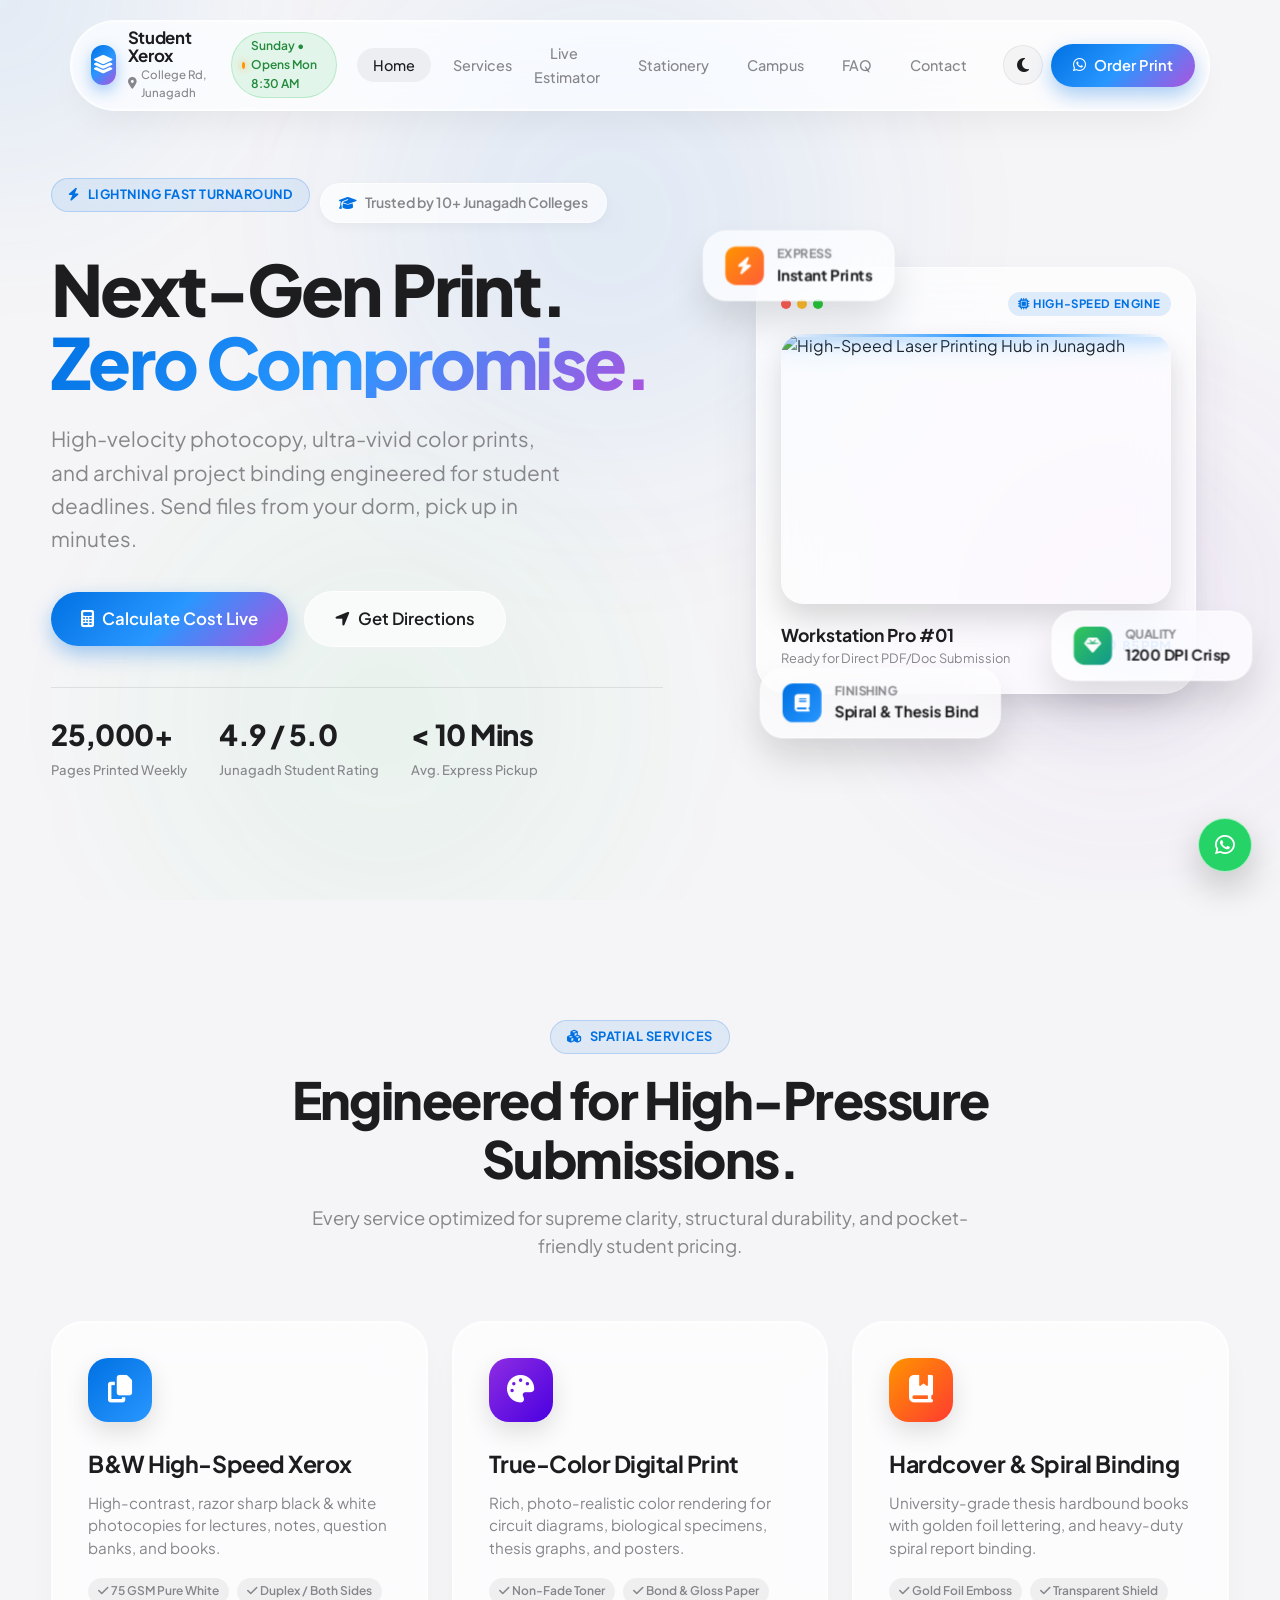
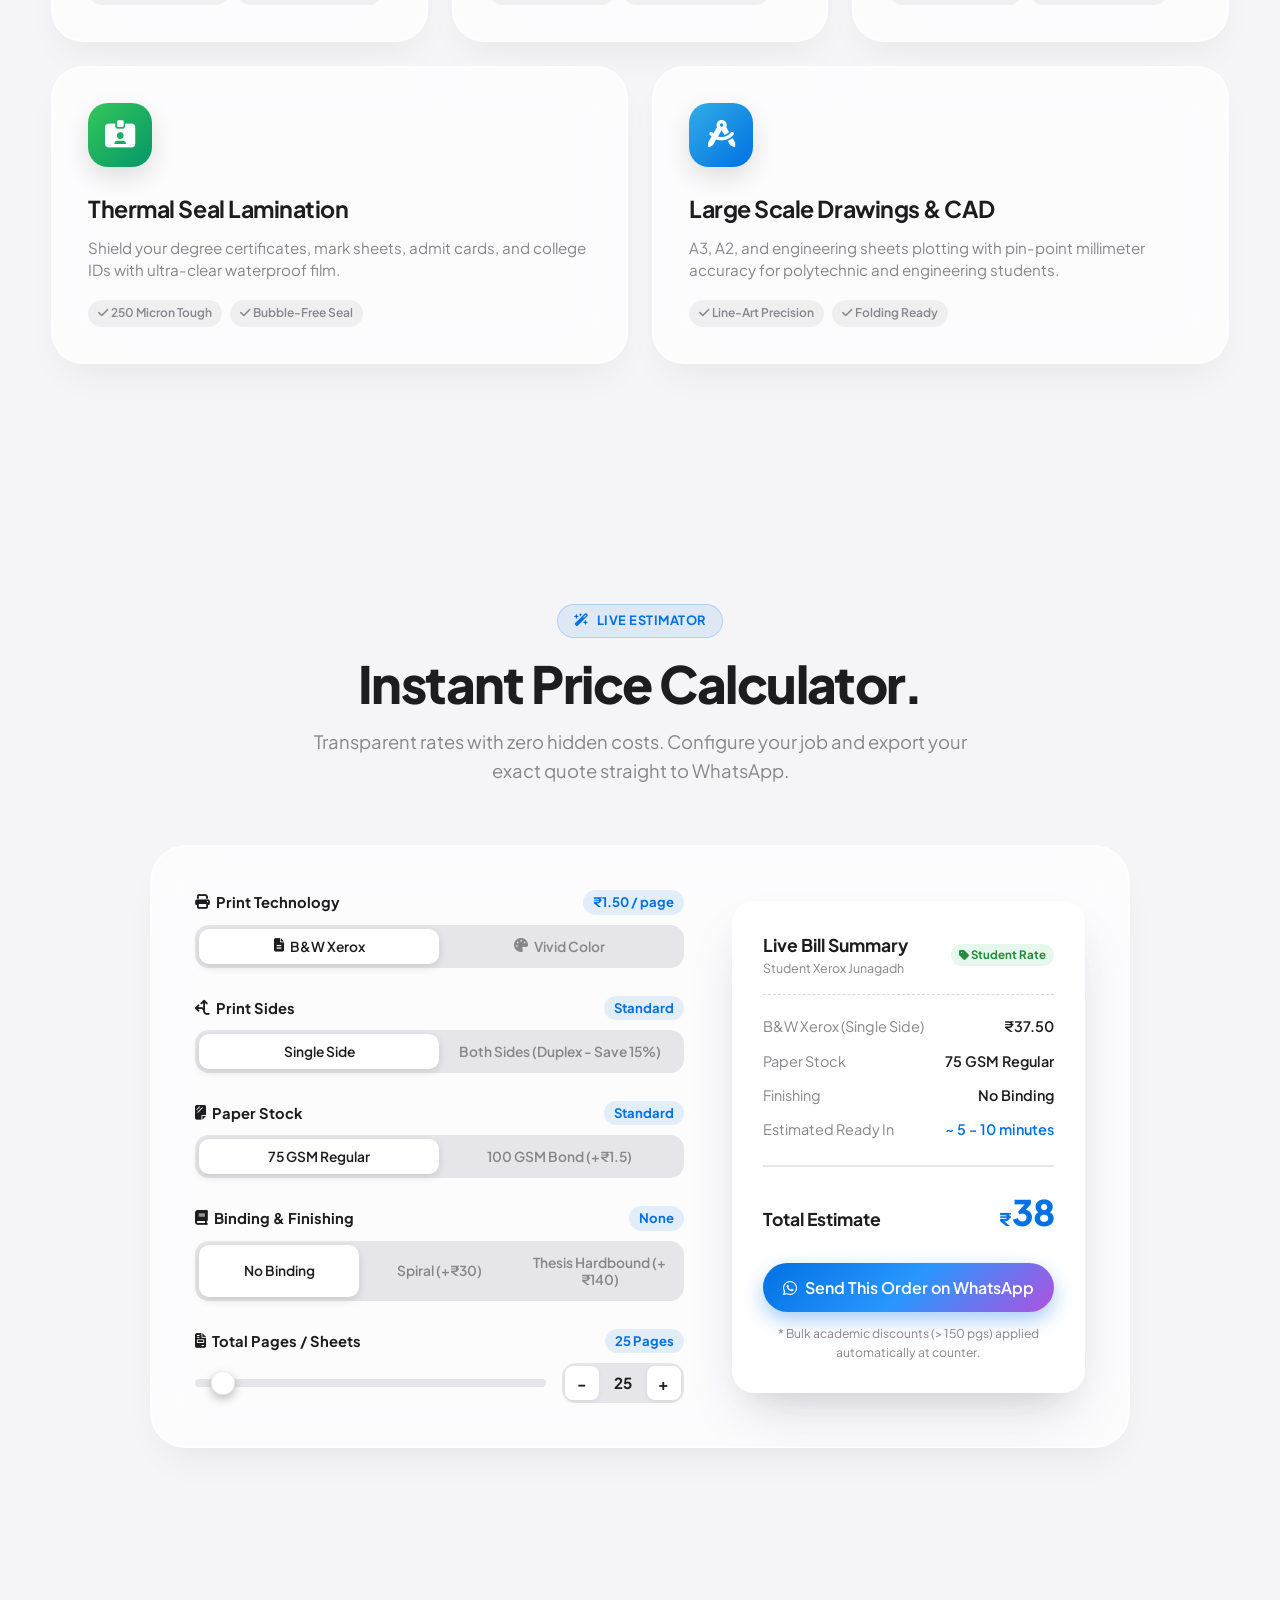
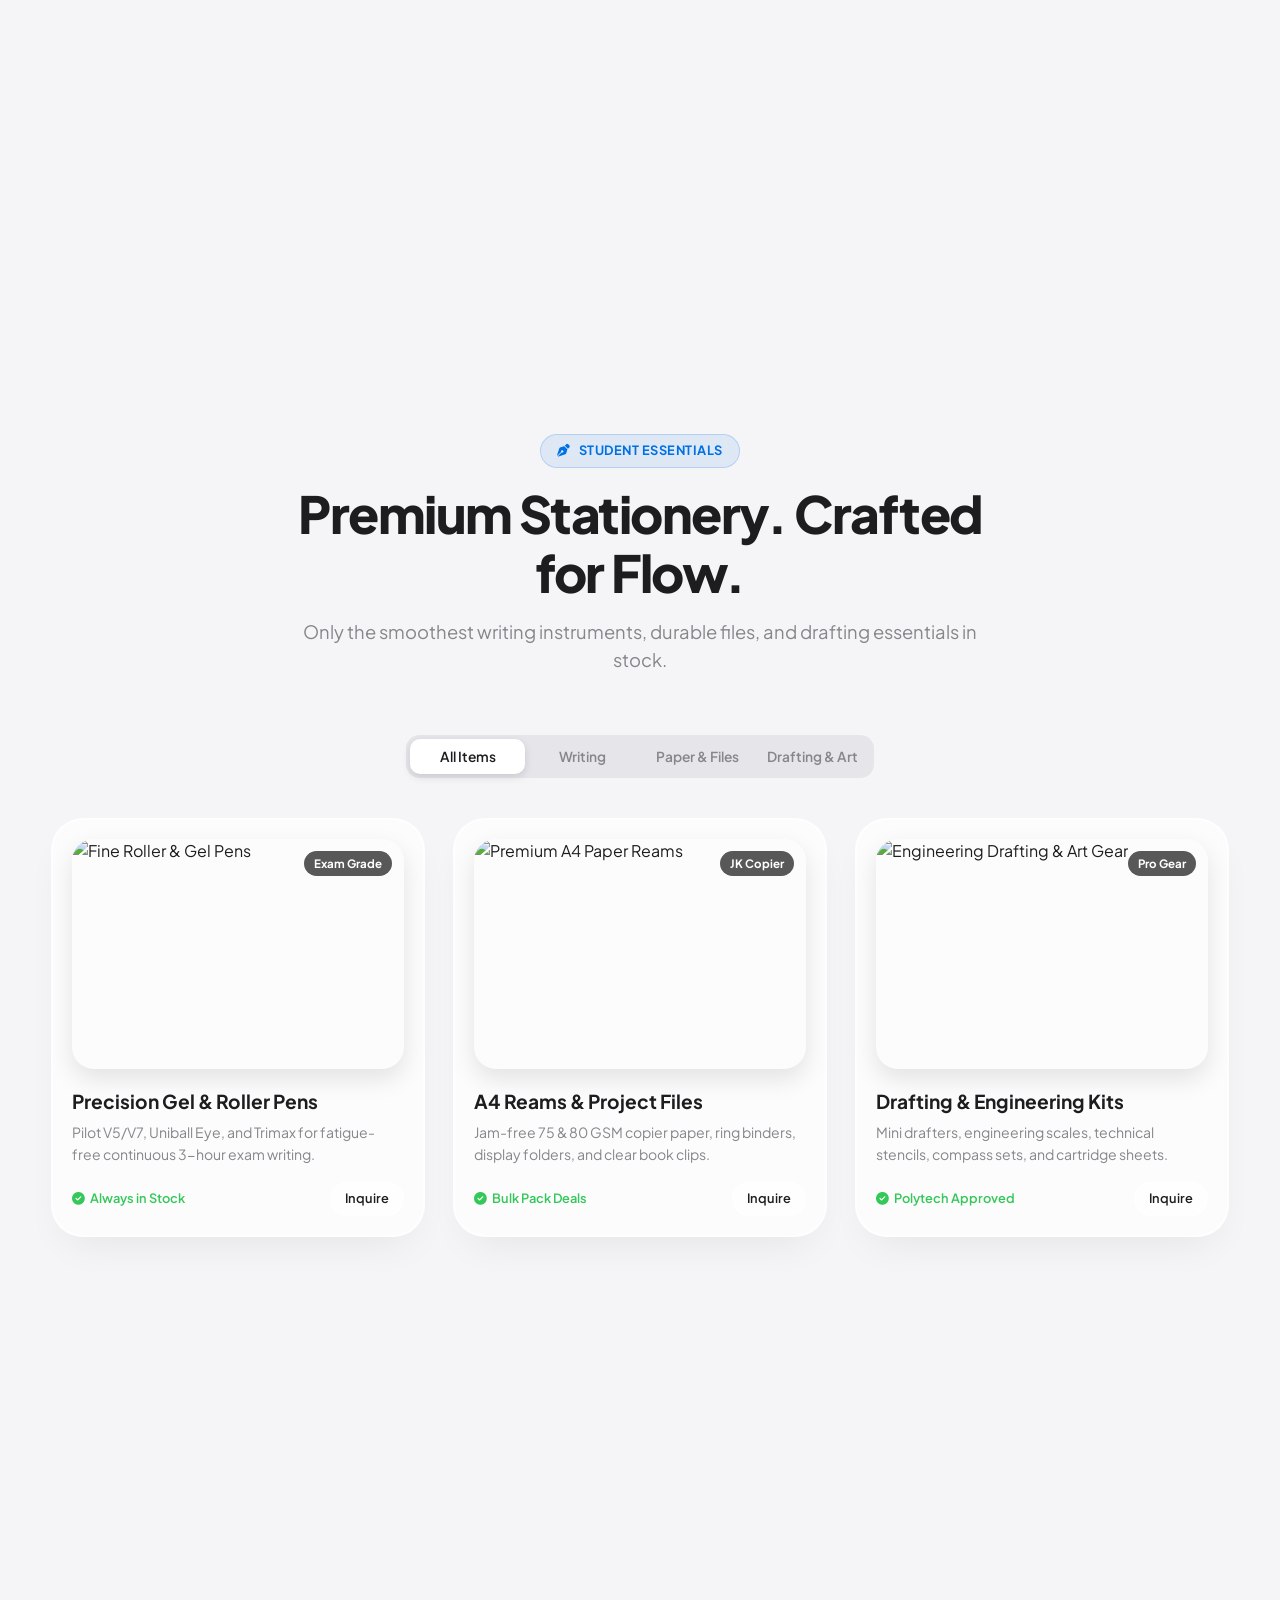
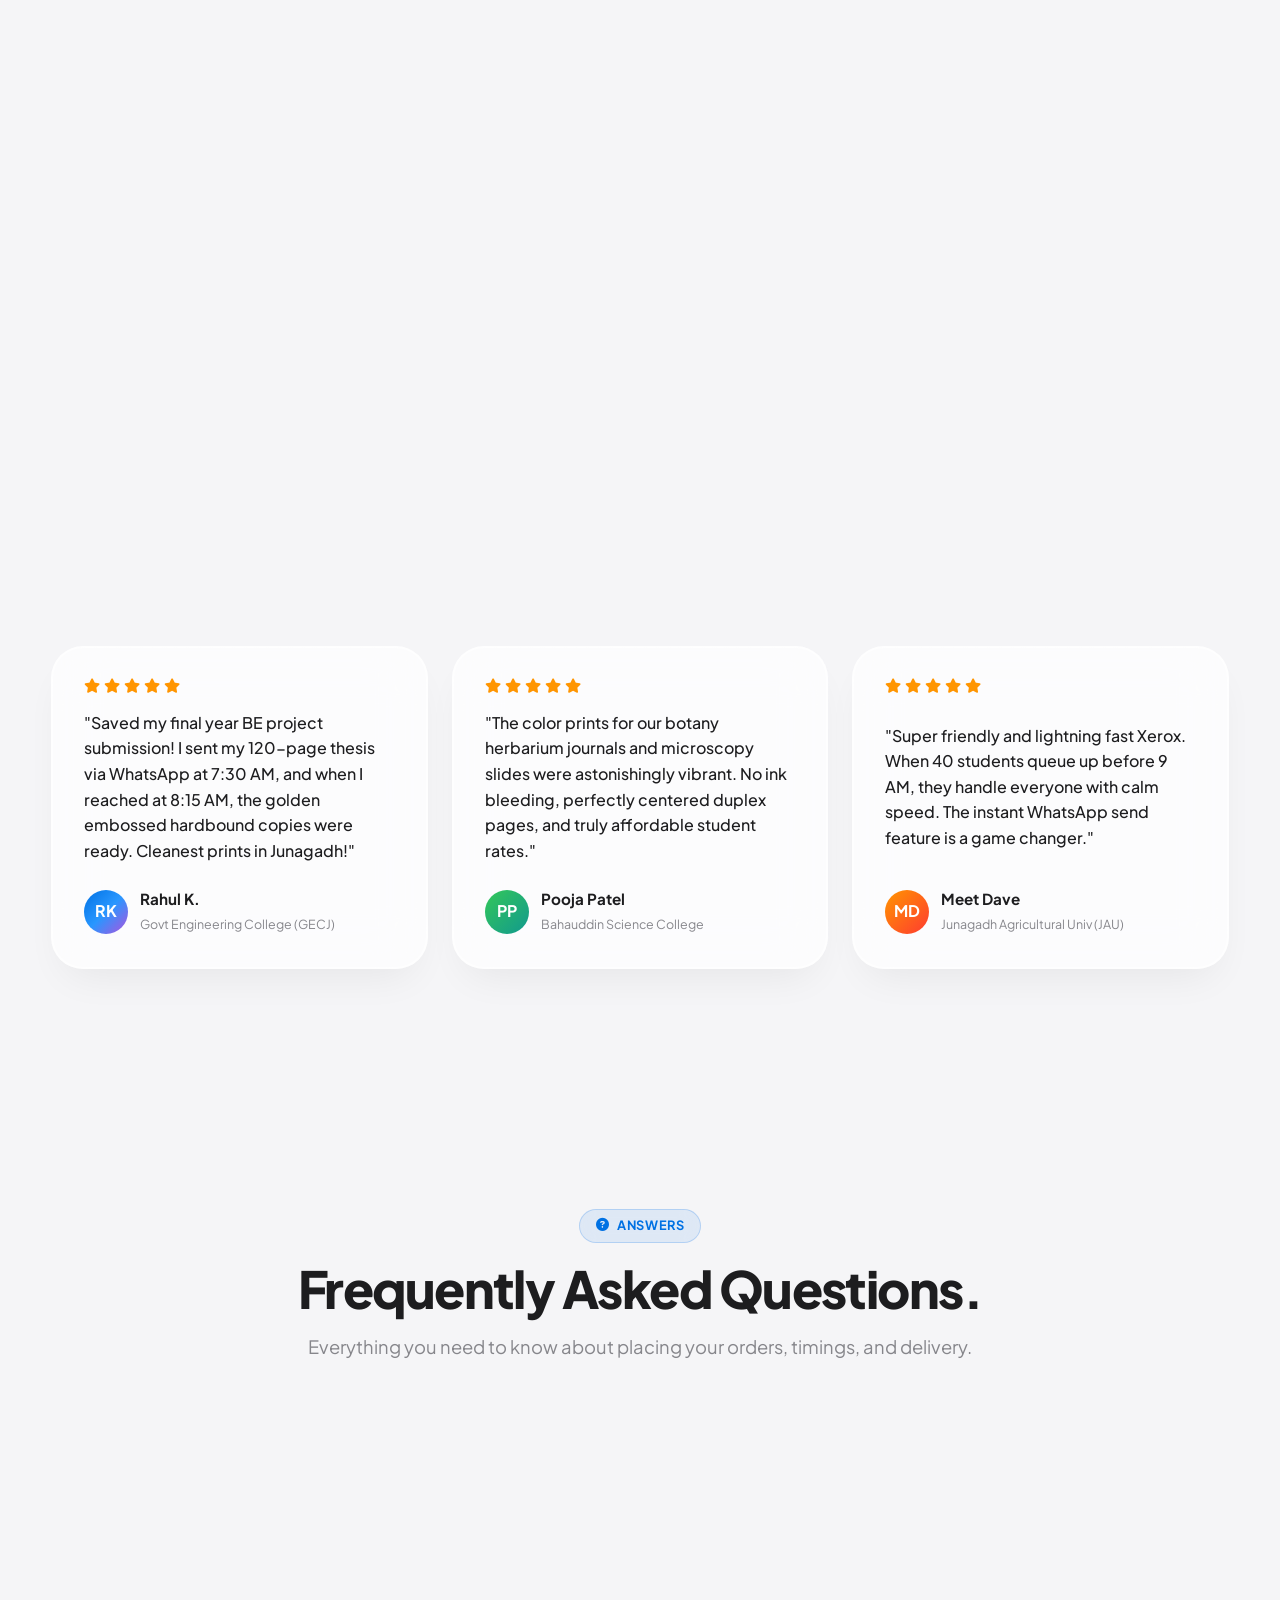
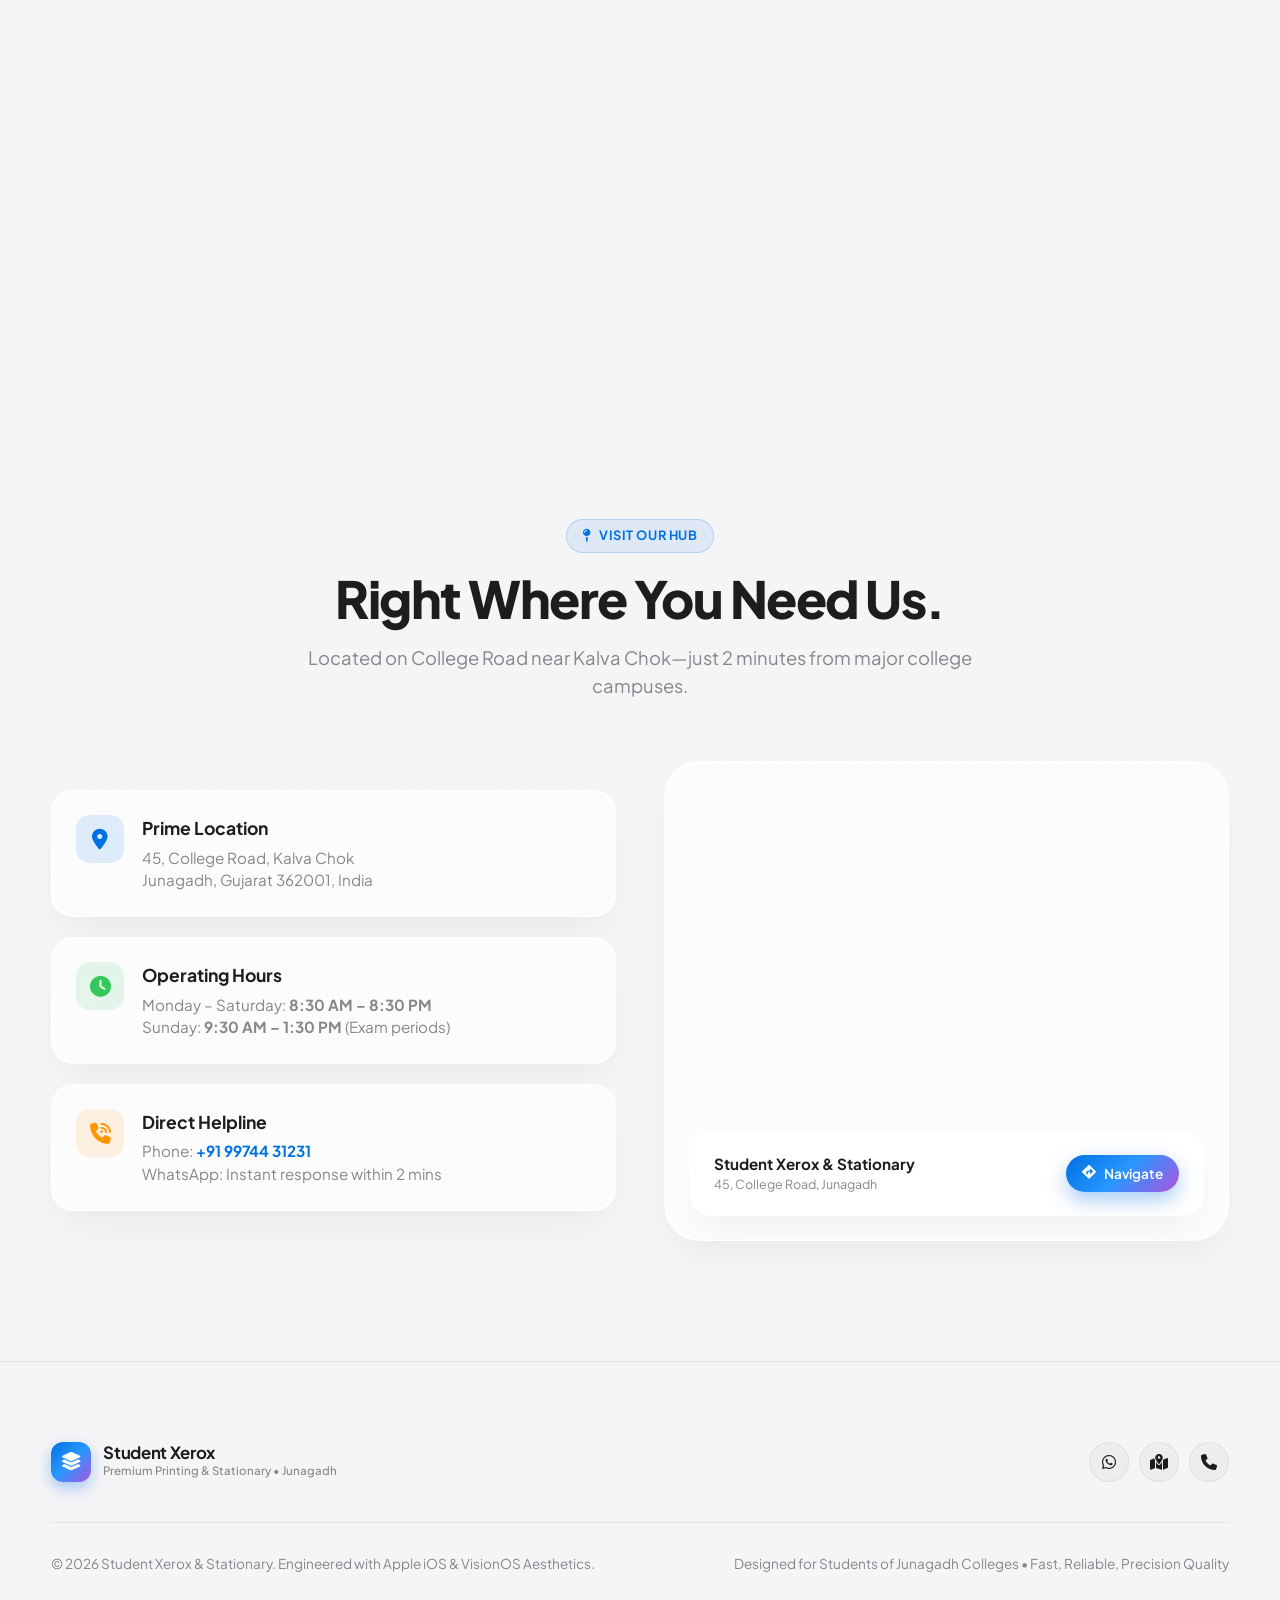
==== index.html @ 6aa357bc "Rename html.html to index.html" ====
<!DOCTYPE html>
<html lang="en">
<head>
    <meta charset="UTF-8">
    <meta name="viewport" content="width=device-width, initial-scale=1.0">
    <title>Student Xerox & Stationary | Premium iOS 3D Experience | Junagadh</title>
    <meta name="description" content="Junagadh's most modern Xerox, Color Printing, Thesis Binding & Stationery hub. Calculate prices live, upload PDFs via WhatsApp, and get instant prints.">

    <!-- Google Fonts: Plus Jakarta Sans & SF Pro Look -->
    <link rel="preconnect" href="https://fonts.googleapis.com">
    <link rel="preconnect" href="https://fonts.gstatic.com" crossorigin>
    <link href="https://fonts.googleapis.com/css2?family=Plus+Jakarta+Sans:wght@300;400;500;600;700;800&display=swap" rel="stylesheet">

    <!-- FontAwesome 6 Pro Icons -->
    <link rel="stylesheet" href="https://cdnjs.cloudflare.com/ajax/libs/font-awesome/6.4.2/css/all.min.css">

    <!-- Custom Modern iOS 3D CSS -->
    <link rel="stylesheet" href="css.css">

    <!-- Custom Modern JS -->
    <script src="js.js" defer></script>
</head>
<body data-theme="light">

    <!-- Ambient Dynamic Scene Backlight (Aurora Glows) -->
    <div class="ambient-scene" aria-hidden="true">
        <div class="aurora-glow glow-blue"></div>
        <div class="aurora-glow glow-purple"></div>
        <div class="aurora-glow glow-green"></div>
        <div class="cursor-spotlight" id="cursorSpotlight"></div>
    </div>

    <!-- Dynamic Island Floating Navigation -->
    <header class="island-header" id="islandHeader">
        <nav class="island-nav glass-panel" aria-label="Main Navigation">
            <a href="#home" class="brand-wrapper">
                <div class="brand-icon">
                    <i class="fa-solid fa-layer-group"></i>
                </div>
                <div class="brand-text">
                    <h1>Student Xerox</h1>
                    <span><i class="fa-solid fa-location-dot"></i> College Rd, Junagadh</span>
                </div>
            </a>

            <!-- Operational Status Pill -->
            <div class="status-pill" id="shopStatusPill">
                <span class="status-dot"></span>
                <span id="statusText">Open Now • Closes 8:30 PM</span>
            </div>

            <!-- Desktop Nav Links -->
            <ul class="nav-links-menu">
                <li><a href="#home" class="nav-link active">Home</a></li>
                <li><a href="#services" class="nav-link">Services</a></li>
                <li><a href="#calculator" class="nav-link">Live Estimator</a></li>
                <li><a href="#products" class="nav-link">Stationery</a></li>
                <li><a href="#reviews" class="nav-link">Campus</a></li>
                <li><a href="#faq" class="nav-link">FAQ</a></li>
                <li><a href="#contact" class="nav-link">Contact</a></li>
            </ul>

            <!-- Nav Actions -->
            <div class="nav-actions-group">
                <button id="themeToggle" class="icon-btn" aria-label="Toggle Dark / Light Theme" title="Toggle Theme">
                    <i class="fa-solid fa-moon"></i>
                </button>
                <a href="https://wa.me/919974431231?text=Hi%20Student%20Xerox,%20I%20want%20to%20place%20a%20print%20order." target="_blank" rel="noopener noreferrer" class="btn btn-primary-gradient">
                    <i class="fa-brands fa-whatsapp"></i> <span>Order Print</span>
                </a>
                <button class="icon-btn menu-toggle" id="menuToggle" aria-label="Open Navigation Menu">
                    <i class="fa-solid fa-bars-staggered"></i>
                </button>
            </div>
        </nav>
    </header>

    <!-- Mobile Navigation Drawer -->
    <div class="drawer-backdrop" id="drawerBackdrop"></div>
    <aside class="mobile-drawer" id="mobileDrawer" aria-label="Mobile Menu">
        <div class="drawer-header">
            <div class="brand-wrapper">
                <div class="brand-icon">
                    <i class="fa-solid fa-layer-group"></i>
                </div>
                <div class="brand-text">
                    <h1>Student Xerox</h1>
                    <span>College Rd, Junagadh</span>
                </div>
            </div>
            <button class="icon-btn" id="closeDrawer" aria-label="Close Navigation Menu">
                <i class="fa-solid fa-xmark"></i>
            </button>
        </div>
        <ul class="drawer-links">
            <li><a href="#home" class="drawer-link"><i class="fa-solid fa-house"></i> Home</a></li>
            <li><a href="#services" class="drawer-link"><i class="fa-solid fa-shapes"></i> Services</a></li>
            <li><a href="#calculator" class="drawer-link"><i class="fa-solid fa-calculator"></i> Price Estimator</a></li>
            <li><a href="#products" class="drawer-link"><i class="fa-solid fa-pen-ruler"></i> Stationery</a></li>
            <li><a href="#reviews" class="drawer-link"><i class="fa-solid fa-graduation-cap"></i> Student Reviews</a></li>
            <li><a href="#faq" class="drawer-link"><i class="fa-solid fa-circle-question"></i> FAQs</a></li>
            <li><a href="#contact" class="drawer-link"><i class="fa-solid fa-map-location-dot"></i> Find Us</a></li>
        </ul>
        <div class="drawer-footer">
            <a href="https://wa.me/919974431231" target="_blank" rel="noopener noreferrer" class="btn btn-primary-gradient w-100" style="padding: 14px 20px;">
                <i class="fa-brands fa-whatsapp"></i> WhatsApp Quick Order
            </a>
        </div>
    </aside>

    <main>
        <!-- 3D Spatial Hero Section -->
        <section id="home" class="hero">
            <div class="container hero-grid">
                <div class="hero-text-col reveal-up">
                    <div class="hero-badge-row">
                        <span class="section-tag"><i class="fa-solid fa-bolt"></i> Lightning Fast Turnaround</span>
                        <div class="hero-pill">
                            <i class="fa-solid fa-graduation-cap" style="color: var(--accent-blue);"></i> Trusted by 10+ Junagadh Colleges
                        </div>
                    </div>

                    <h2 class="hero-title">
                        Next-Gen Print. <br>
                        <span class="gradient-text">Zero Compromise.</span>
                    </h2>

                    <p class="hero-description">
                        High-velocity photocopy, ultra-vivid color prints, and archival project binding engineered for student deadlines. Send files from your dorm, pick up in minutes.
                    </p>

                    <div class="hero-cta-group">
                        <a href="#calculator" class="btn btn-primary-gradient btn-large">
                            <i class="fa-solid fa-calculator"></i> Calculate Cost Live
                        </a>
                        <a href="https://maps.app.goo.gl/search/45+College+Road+Kalva+Chok+Junagadh" target="_blank" rel="noopener noreferrer" class="btn btn-glass btn-large">
                            <i class="fa-solid fa-location-arrow"></i> Get Directions
                        </a>
                    </div>

                    <div class="hero-metrics">
                        <div class="metric-item">
                            <h4 id="counterPrints">25,000+</h4>
                            <span>Pages Printed Weekly</span>
                        </div>
                        <div class="metric-item">
                            <h4>4.9 / 5.0</h4>
                            <span>Junagadh Student Rating</span>
                        </div>
                        <div class="metric-item">
                            <h4>< 10 Mins</h4>
                            <span>Avg. Express Pickup</span>
                        </div>
                    </div>
                </div>

                <!-- 3D Interactive Spatial Rig -->
                <div class="hero-3d-stage reveal-scale delay-1">
                    <div class="spatial-card-rig tilt-card" id="heroRig">
                        <div class="specular-glare"></div>
                        <div class="main-3d-card">
                            <div class="card-top-bar">
                                <div class="traffic-lights">
                                    <span class="dot-red"></span>
                                    <span class="dot-yellow"></span>
                                    <span class="dot-green"></span>
                                </div>
                                <span class="card-mode-badge"><i class="fa-solid fa-microchip"></i> High-Speed Engine</span>
                            </div>

                            <div class="card-viewport">
                                <img src="https://images.unsplash.com/photo-1563986768609-322da13575f3?q=80&w=900&auto=format&fit=crop" alt="High-Speed Laser Printing Hub in Junagadh">
                                <div class="laser-scan-beam"></div>
                            </div>

                            <div class="card-details-strip">
                                <div class="station-info">
                                    <h4>Workstation Pro #01</h4>
                                    <p>Ready for Direct PDF/Doc Submission</p>
                                </div>
                                <div class="live-speed-tag">
                                    <i class="fa-solid fa-gauge-high"></i> 85 PPM
                                </div>
                            </div>
                        </div>

                        <!-- 3D Floating Z-Depth Chips -->
                        <div class="floating-chip chip-speed">
                            <div class="chip-icon"><i class="fa-solid fa-bolt"></i></div>
                            <div>
                                <div style="font-size: 0.72rem; color: var(--text-secondary);">EXPRESS</div>
                                <span>Instant Prints</span>
                            </div>
                        </div>

                        <div class="floating-chip chip-quality">
                            <div class="chip-icon"><i class="fa-solid fa-gem"></i></div>
                            <div>
                                <div style="font-size: 0.72rem; color: var(--text-secondary);">QUALITY</div>
                                <span>1200 DPI Crisp</span>
                            </div>
                        </div>

                        <div class="floating-chip chip-urgent">
                            <div class="chip-icon"><i class="fa-solid fa-book"></i></div>
                            <div>
                                <div style="font-size: 0.72rem; color: var(--text-secondary);">FINISHING</div>
                                <span>Spiral & Thesis Bind</span>
                            </div>
                        </div>
                    </div>
                </div>
            </div>
        </section>

        <!-- VisionOS Bento Grid: Services -->
        <section id="services" class="section">
            <div class="container">
                <div class="section-header reveal-up">
                    <span class="section-tag"><i class="fa-solid fa-cubes"></i> Spatial Services</span>
                    <h2>Engineered for High-Pressure Submissions.</h2>
                    <p>Every service optimized for supreme clarity, structural durability, and pocket-friendly student pricing.</p>
                </div>

                <div class="bento-grid">
                    <!-- Bento 1: B&W Xerox -->
                    <div class="bento-card glass-panel tilt-card col-4 reveal-up delay-1">
                        <div class="specular-glare"></div>
                        <div class="bento-icon-box icon-blue">
                            <i class="fa-solid fa-copy"></i>
                        </div>
                        <div class="bento-content">
                            <h3>B&W High-Speed Xerox</h3>
                            <p>High-contrast, razor sharp black & white photocopies for lectures, notes, question banks, and books.</p>
                            <div class="bento-features">
                                <span class="feature-pill"><i class="fa-solid fa-check"></i> 75 GSM Pure White</span>
                                <span class="feature-pill"><i class="fa-solid fa-check"></i> Duplex / Both Sides</span>
                            </div>
                        </div>
                    </div>

                    <!-- Bento 2: Vivid Color Laser -->
                    <div class="bento-card glass-panel tilt-card col-4 reveal-up delay-2">
                        <div class="specular-glare"></div>
                        <div class="bento-icon-box icon-purple">
                            <i class="fa-solid fa-palette"></i>
                        </div>
                        <div class="bento-content">
                            <h3>True-Color Digital Print</h3>
                            <p>Rich, photo-realistic color rendering for circuit diagrams, biological specimens, thesis graphs, and posters.</p>
                            <div class="bento-features">
                                <span class="feature-pill"><i class="fa-solid fa-check"></i> Non-Fade Toner</span>
                                <span class="feature-pill"><i class="fa-solid fa-check"></i> Bond & Gloss Paper</span>
                            </div>
                        </div>
                    </div>

                    <!-- Bento 3: Thesis & Project Binding -->
                    <div class="bento-card glass-panel tilt-card col-4 reveal-up delay-3">
                        <div class="specular-glare"></div>
                        <div class="bento-icon-box icon-orange">
                            <i class="fa-solid fa-book-bookmark"></i>
                        </div>
                        <div class="bento-content">
                            <h3>Hardcover & Spiral Binding</h3>
                            <p>University-grade thesis hardbound books with golden foil lettering, and heavy-duty spiral report binding.</p>
                            <div class="bento-features">
                                <span class="feature-pill"><i class="fa-solid fa-check"></i> Gold Foil Emboss</span>
                                <span class="feature-pill"><i class="fa-solid fa-check"></i> Transparent Shield</span>
                            </div>
                        </div>
                    </div>

                    <!-- Bento 4: Heavy Duty Lamination -->
                    <div class="bento-card glass-panel tilt-card col-6 reveal-up delay-1">
                        <div class="specular-glare"></div>
                        <div class="bento-icon-box icon-green">
                            <i class="fa-solid fa-id-card-clip"></i>
                        </div>
                        <div class="bento-content">
                            <h3>Thermal Seal Lamination</h3>
                            <p>Shield your degree certificates, mark sheets, admit cards, and college IDs with ultra-clear waterproof film.</p>
                            <div class="bento-features">
                                <span class="feature-pill"><i class="fa-solid fa-check"></i> 250 Micron Tough</span>
                                <span class="feature-pill"><i class="fa-solid fa-check"></i> Bubble-Free Seal</span>
                            </div>
                        </div>
                    </div>

                    <!-- Bento 5: CAD & Project Blueprints -->
                    <div class="bento-card glass-panel tilt-card col-6 reveal-up delay-2">
                        <div class="specular-glare"></div>
                        <div class="bento-icon-box icon-cyan">
                            <i class="fa-solid fa-compass-drafting"></i>
                        </div>
                        <div class="bento-content">
                            <h3>Large Scale Drawings & CAD</h3>
                            <p>A3, A2, and engineering sheets plotting with pin-point millimeter accuracy for polytechnic and engineering students.</p>
                            <div class="bento-features">
                                <span class="feature-pill"><i class="fa-solid fa-check"></i> Line-Art Precision</span>
                                <span class="feature-pill"><i class="fa-solid fa-check"></i> Folding Ready</span>
                            </div>
                        </div>
                    </div>
                </div>
            </div>
        </section>

        <!-- Interactive iOS Widget: Live Print & Xerox Price Estimator -->
        <section id="calculator" class="section calc-section">
            <div class="container">
                <div class="section-header reveal-up">
                    <span class="section-tag"><i class="fa-solid fa-wand-magic-sparkles"></i> Live Estimator</span>
                    <h2>Instant Price Calculator.</h2>
                    <p>Transparent rates with zero hidden costs. Configure your job and export your exact quote straight to WhatsApp.</p>
                </div>

                <div class="glass-panel calc-glass-card tilt-card reveal-scale">
                    <div class="specular-glare"></div>
                    <div class="calc-grid">
                        
                        <!-- Left Controls Column -->
                        <div class="calc-controls">
                            <!-- Print Mode (B&W vs Color) -->
                            <div class="control-group">
                                <div class="control-label-row">
                                    <span class="control-title"><i class="fa-solid fa-print"></i> Print Technology</span>
                                    <span class="control-badge" id="modeRateBadge">₹1.50 / page</span>
                                </div>
                                <div class="segmented-control" data-group="print-mode">
                                    <div class="segment-glider"></div>
                                    <button class="segmented-btn active" data-value="bw" data-rate="1.5">
                                        <i class="fa-solid fa-file-lines"></i> B&W Xerox
                                    </button>
                                    <button class="segmented-btn" data-value="color" data-rate="5.0">
                                        <i class="fa-solid fa-palette"></i> Vivid Color
                                    </button>
                                </div>
                            </div>

                            <!-- Sides (Single vs Both) -->
                            <div class="control-group">
                                <div class="control-label-row">
                                    <span class="control-title"><i class="fa-solid fa-arrows-split-up-and-left"></i> Print Sides</span>
                                    <span class="control-badge" id="sideDiscountBadge">Standard</span>
                                </div>
                                <div class="segmented-control" data-group="sides-mode">
                                    <div class="segment-glider"></div>
                                    <button class="segmented-btn active" data-value="single" data-mult="1.0">
                                        Single Side
                                    </button>
                                    <button class="segmented-btn" data-value="double" data-mult="0.85">
                                        Both Sides (Duplex - Save 15%)
                                    </button>
                                </div>
                            </div>

                            <!-- Paper Quality -->
                            <div class="control-group">
                                <div class="control-label-row">
                                    <span class="control-title"><i class="fa-solid fa-sheet-plastic"></i> Paper Stock</span>
                                    <span class="control-badge" id="paperGradeBadge">Standard</span>
                                </div>
                                <div class="segmented-control" data-group="paper-mode">
                                    <div class="segment-glider"></div>
                                    <button class="segmented-btn active" data-value="standard" data-addon="0">
                                        75 GSM Regular
                                    </button>
                                    <button class="segmented-btn" data-value="bond" data-addon="1.5">
                                        100 GSM Bond (+₹1.5)
                                    </button>
                                </div>
                            </div>

                            <!-- Binding Options -->
                            <div class="control-group">
                                <div class="control-label-row">
                                    <span class="control-title"><i class="fa-solid fa-book"></i> Binding & Finishing</span>
                                    <span class="control-badge" id="bindingBadge">None</span>
                                </div>
                                <div class="segmented-control" data-group="binding-mode">
                                    <div class="segment-glider"></div>
                                    <button class="segmented-btn active" data-value="none" data-cost="0">
                                        No Binding
                                    </button>
                                    <button class="segmented-btn" data-value="spiral" data-cost="30">
                                        Spiral (+₹30)
                                    </button>
                                    <button class="segmented-btn" data-value="thesis" data-cost="140">
                                        Thesis Hardbound (+₹140)
                                    </button>
                                </div>
                            </div>

                            <!-- Page Count Slider & Stepper -->
                            <div class="control-group">
                                <div class="control-label-row">
                                    <span class="control-title"><i class="fa-solid fa-file-invoice"></i> Total Pages / Sheets</span>
                                    <span class="control-badge" id="pagesBadge">25 Pages</span>
                                </div>
                                <div class="stepper-row">
                                    <input type="range" id="pageRange" class="ios-range" min="1" max="500" value="25">
                                    <div class="stepper-box">
                                        <button class="step-btn" id="stepDecr" aria-label="Decrease Pages">-</button>
                                        <span class="step-val" id="stepValue">25</span>
                                        <button class="step-btn" id="stepIncr" aria-label="Increase Pages">+</button>
                                    </div>
                                </div>
                            </div>

                        </div>

                        <!-- Right Live 3D Receipt Card -->
                        <div class="receipt-col">
                            <div class="receipt-card">
                                <div class="receipt-header">
                                    <div>
                                        <h4>Live Bill Summary</h4>
                                        <p style="font-size: 0.78rem; color: var(--text-secondary);">Student Xerox Junagadh</p>
                                    </div>
                                    <span class="receipt-badge"><i class="fa-solid fa-tag"></i> Student Rate</span>
                                </div>

                                <div class="receipt-lines">
                                    <div class="receipt-line">
                                        <span id="summaryPrintType">B&W Xerox (Single)</span>
                                        <span id="summaryPrintCost">₹37.50</span>
                                    </div>
                                    <div class="receipt-line">
                                        <span>Paper Stock</span>
                                        <span id="summaryPaperType">75 GSM Regular</span>
                                    </div>
                                    <div class="receipt-line">
                                        <span>Finishing</span>
                                        <span id="summaryBindingType">No Binding</span>
                                    </div>
                                    <div class="receipt-line">
                                        <span>Estimated Ready In</span>
                                        <span id="summaryReadyTime" style="color: var(--accent-blue);">~ 5 minutes</span>
                                    </div>
                                </div>

                                <div class="receipt-total">
                                    <span>Total Estimate</span>
                                    <div class="total-price-tag">
                                        <small>₹</small><span id="totalDisplayPrice">38</span>
                                    </div>
                                </div>

                                <button id="btnSendQuoteWhatsapp" class="btn btn-primary-gradient w-100" style="padding: 14px 20px; font-size: 1rem;">
                                    <i class="fa-brands fa-whatsapp"></i> Send This Order on WhatsApp
                                </button>
                                
                                <p style="font-size: 0.76rem; color: var(--text-secondary); text-align: center; margin-top: 12px;">
                                    * Bulk academic discounts (> 150 pgs) applied automatically at counter.
                                </p>
                            </div>
                        </div>

                    </div>
                </div>

                <!-- Instant Document Dropzone Simulator -->
                <div class="dropzone-container reveal-up delay-1">
                    <div class="upload-dropzone glass-panel" id="pdfDropzone">
                        <input type="file" id="docFileInput" accept=".pdf,.doc,.docx,.ppt,.pptx,.jpg,.png" style="display: none;">
                        <div class="dropzone-icon">
                            <i class="fa-solid fa-cloud-arrow-up"></i>
                        </div>
                        <h4>Have a PDF or Assignment Document Ready?</h4>
                        <p>Drag & drop your files here or click to browse. We’ll calculate your pages and prep a direct WhatsApp print order instantly.</p>
                        <button class="btn btn-glass" style="margin-top: 14px;" onclick="document.getElementById('docFileInput').click()">
                            <i class="fa-solid fa-folder-open"></i> Choose File (PDF / Word)
                        </button>
                    </div>

                    <div class="file-preview-card" id="filePreviewCard">
                        <div class="file-meta">
                            <i class="fa-solid fa-file-pdf"></i>
                            <div>
                                <h5 id="previewFileName">Project_Report_Final.pdf</h5>
                                <span id="previewFileSpecs">4.2 MB • Est. 38 Pages</span>
                            </div>
                        </div>
                        <button class="btn btn-primary-gradient" id="btnDropzoneWhatsapp">
                            <i class="fa-brands fa-whatsapp"></i> Print This File
                        </button>
                    </div>
                </div>

            </div>
        </section>

        <!-- Stationery Showcase (3D Tilt Cards) -->
        <section id="products" class="section">
            <div class="container">
                <div class="section-header reveal-up">
                    <span class="section-tag"><i class="fa-solid fa-pen-nib"></i> Student Essentials</span>
                    <h2>Premium Stationery. Crafted for Flow.</h2>
                    <p>Only the smoothest writing instruments, durable files, and drafting essentials in stock.</p>
                </div>

                <!-- Category Segmented Pills -->
                <div class="gallery-filter-wrap reveal-up">
                    <div class="segmented-control" data-group="gallery-filter" style="max-width: 500px;">
                        <div class="segment-glider"></div>
                        <button class="segmented-btn active" data-filter="all">All Items</button>
                        <button class="segmented-btn" data-filter="writing">Writing</button>
                        <button class="segmented-btn" data-filter="paper">Paper & Files</button>
                        <button class="segmented-btn" data-filter="drafting">Drafting & Art</button>
                    </div>
                </div>

                <div class="product-3d-grid" id="productGrid">
                    <!-- Product 1 -->
                    <div class="product-card tilt-card reveal-scale delay-1" data-cat="writing">
                        <div class="specular-glare"></div>
                        <div class="product-visual">
                            <img src="https://images.unsplash.com/photo-1583485088034-697b5a62483c?q=80&w=600&auto=format&fit=crop" alt="Fine Roller & Gel Pens">
                            <span class="product-tag">Exam Grade</span>
                        </div>
                        <div class="product-body">
                            <h4>Precision Gel & Roller Pens</h4>
                            <p>Pilot V5/V7, Uniball Eye, and Trimax for fatigue-free continuous 3-hour exam writing.</p>
                            <div class="product-foot">
                                <span class="product-stock"><i class="fa-solid fa-circle-check"></i> Always in Stock</span>
                                <a href="https://wa.me/919974431231?text=Inquiring%20about%20pen%20availability" target="_blank" class="btn btn-glass" style="padding: 6px 14px; font-size: 0.8rem;">
                                    Inquire
                                </a>
                            </div>
                        </div>
                    </div>

                    <!-- Product 2 -->
                    <div class="product-card tilt-card reveal-scale delay-2" data-cat="paper">
                        <div class="specular-glare"></div>
                        <div class="product-visual">
                            <img src="https://images.unsplash.com/photo-1532153975070-2e9ab71f1b14?q=80&w=600&auto=format&fit=crop" alt="Premium A4 Paper Reams">
                            <span class="product-tag">JK Copier</span>
                        </div>
                        <div class="product-body">
                            <h4>A4 Reams & Project Files</h4>
                            <p>Jam-free 75 & 80 GSM copier paper, ring binders, display folders, and clear book clips.</p>
                            <div class="product-foot">
                                <span class="product-stock"><i class="fa-solid fa-circle-check"></i> Bulk Pack Deals</span>
                                <a href="https://wa.me/919974431231?text=Inquiring%20about%20A4%20reams" target="_blank" class="btn btn-glass" style="padding: 6px 14px; font-size: 0.8rem;">
                                    Inquire
                                </a>
                            </div>
                        </div>
                    </div>

                    <!-- Product 3 -->
                    <div class="product-card tilt-card reveal-scale delay-3" data-cat="drafting">
                        <div class="specular-glare"></div>
                        <div class="product-visual">
                            <img src="https://images.unsplash.com/photo-1513364776144-60967b0f800f?q=80&w=600&auto=format&fit=crop" alt="Engineering Drafting & Art Gear">
                            <span class="product-tag">Pro Gear</span>
                        </div>
                        <div class="product-body">
                            <h4>Drafting & Engineering Kits</h4>
                            <p>Mini drafters, engineering scales, technical stencils, compass sets, and cartridge sheets.</p>
                            <div class="product-foot">
                                <span class="product-stock"><i class="fa-solid fa-circle-check"></i> Polytech Approved</span>
                                <a href="https://wa.me/919974431231?text=Inquiring%20about%20drafting%20kits" target="_blank" class="btn btn-glass" style="padding: 6px 14px; font-size: 0.8rem;">
                                    Inquire
                                </a>
                            </div>
                        </div>
                    </div>

                    <!-- Product 4 -->
                    <div class="product-card tilt-card reveal-scale delay-4" data-cat="paper">
                        <div class="specular-glare"></div>
                        <div class="product-visual">
                            <img src="https://images.unsplash.com/photo-1544716278-ca5e3f4abd8c?q=80&w=600&auto=format&fit=crop" alt="Classmate Notebooks & Journals">
                            <span class="product-tag">Classmate</span>
                        </div>
                        <div class="product-body">
                            <h4>Long Books & Assignment Pads</h4>
                            <p>Smooth unruled and ruled notebook stacks with perforated tear sheets for neat assignment submissions.</p>
                            <div class="product-foot">
                                <span class="product-stock"><i class="fa-solid fa-circle-check"></i> Fresh Stock</span>
                                <a href="https://wa.me/919974431231?text=Inquiring%20about%20notebooks" target="_blank" class="btn btn-glass" style="padding: 6px 14px; font-size: 0.8rem;">
                                    Inquire
                                </a>
                            </div>
                        </div>
                    </div>
                </div>
            </div>
        </section>

        <!-- Junagadh Student Reviews & Campus Trust -->
        <section id="reviews" class="section">
            <div class="container">
                <div class="section-header reveal-up">
                    <span class="section-tag"><i class="fa-solid fa-certificate"></i> Campus Endorsed</span>
                    <h2>Loved by Students Across Junagadh.</h2>
                    <p>From 8:00 AM rush submissions to massive thesis hardbound deadlines, we never let you down.</p>
                </div>

                <div class="reviews-grid">
                    <!-- Review 1 -->
                    <div class="review-card glass-panel tilt-card reveal-up delay-1">
                        <div class="specular-glare"></div>
                        <div class="stars-row">
                            <i class="fa-solid fa-star"></i><i class="fa-solid fa-star"></i><i class="fa-solid fa-star"></i><i class="fa-solid fa-star"></i><i class="fa-solid fa-star"></i>
                        </div>
                        <p class="review-quote">
                            "Saved my final year BE project submission! I sent my 120-page thesis via WhatsApp at 7:30 AM, and when I reached at 8:15 AM, the golden embossed hardbound copies were ready. Cleanest prints in Junagadh!"
                        </p>
                        <div class="reviewer-profile">
                            <div class="reviewer-avatar">RK</div>
                            <div class="reviewer-info">
                                <h5>Rahul K.</h5>
                                <span>Govt Engineering College (GECJ)</span>
                            </div>
                        </div>
                    </div>

                    <!-- Review 2 -->
                    <div class="review-card glass-panel tilt-card reveal-up delay-2">
                        <div class="specular-glare"></div>
                        <div class="stars-row">
                            <i class="fa-solid fa-star"></i><i class="fa-solid fa-star"></i><i class="fa-solid fa-star"></i><i class="fa-solid fa-star"></i><i class="fa-solid fa-star"></i>
                        </div>
                        <p class="review-quote">
                            "The color prints for our botany herbarium journals and microscopy slides were astonishingly vibrant. No ink bleeding, perfectly centered duplex pages, and truly affordable student rates."
                        </p>
                        <div class="reviewer-profile">
                            <div class="reviewer-avatar" style="background: linear-gradient(135deg, #34c759, #11998e);">PP</div>
                            <div class="reviewer-info">
                                <h5>Pooja Patel</h5>
                                <span>Bahauddin Science College</span>
                            </div>
                        </div>
                    </div>

                    <!-- Review 3 -->
                    <div class="review-card glass-panel tilt-card reveal-up delay-3">
                        <div class="specular-glare"></div>
                        <div class="stars-row">
                            <i class="fa-solid fa-star"></i><i class="fa-solid fa-star"></i><i class="fa-solid fa-star"></i><i class="fa-solid fa-star"></i><i class="fa-solid fa-star"></i>
                        </div>
                        <p class="review-quote">
                            "Super friendly and lightning fast Xerox. When 40 students queue up before 9 AM, they handle everyone with calm speed. The instant WhatsApp send feature is a game changer."
                        </p>
                        <div class="reviewer-profile">
                            <div class="reviewer-avatar" style="background: linear-gradient(135deg, #ff9500, #ff3b30);">MD</div>
                            <div class="reviewer-info">
                                <h5>Meet Dave</h5>
                                <span>Junagadh Agricultural Univ (JAU)</span>
                            </div>
                        </div>
                    </div>
                </div>
            </div>
        </section>

        <!-- iOS FAQ Accordion -->
        <section id="faq" class="section">
            <div class="container">
                <div class="section-header reveal-up">
                    <span class="section-tag"><i class="fa-solid fa-circle-question"></i> Answers</span>
                    <h2>Frequently Asked Questions.</h2>
                    <p>Everything you need to know about placing your orders, timings, and delivery.</p>
                </div>

                <div class="faq-wrap reveal-up delay-1">
                    <div class="accordion-item glass-panel open">
                        <button class="accordion-trigger">
                            <span>Can I send documents via WhatsApp and pick them up later?</span>
                            <div class="accordion-icon"><i class="fa-solid fa-chevron-down"></i></div>
                        </button>
                        <div class="accordion-body">
                            Yes! That’s our most popular feature. Just send your PDF, DOCX, or images to our official WhatsApp number <strong>+91 99744 31231</strong> with your instructions (e.g. B&W, both sides, 1 copy, spiral bind). We will keep it printed and packed for instant counter pickup.
                        </div>
                    </div>

                    <div class="accordion-item glass-panel">
                        <button class="accordion-trigger">
                            <span>Do you provide final year thesis golden foil embossing?</span>
                            <div class="accordion-icon"><i class="fa-solid fa-chevron-down"></i></div>
                        </button>
                        <div class="accordion-body">
                            Absolutely. We do authentic university-standard hardbound binding with golden lettering on black, navy blue, or maroon covers for GTU, Saurashtra University, Bhakta Kavi Narsinh Mehta University (BKNMU), and JAU guidelines.
                        </div>
                    </div>

                    <div class="accordion-item glass-panel">
                        <button class="accordion-trigger">
                            <span>What are your shop timings during exam season?</span>
                            <div class="accordion-icon"><i class="fa-solid fa-chevron-down"></i></div>
                        </button>
                        <div class="accordion-body">
                            During university exam and submission weeks, we open early at <strong>8:00 AM</strong> and stay open until <strong>9:30 PM</strong> to ensure every student completes their viva and exam requirements stress-free.
                        </div>
                    </div>

                    <div class="accordion-item glass-panel">
                        <button class="accordion-trigger">
                            <span>Are there special discounts for bulk xerox orders?</span>
                            <div class="accordion-icon"><i class="fa-solid fa-chevron-down"></i></div>
                        </button>
                        <div class="accordion-body">
                            Yes! For class notes, committee booklets, and question banks exceeding 150 pages, we offer special subsidized student group rates. Just mention your college class group when dropping off.
                        </div>
                    </div>
                </div>
            </div>
        </section>

        <!-- Contact & 3D Spatial Location Map -->
        <section id="contact" class="section">
            <div class="container">
                <div class="section-header reveal-up">
                    <span class="section-tag"><i class="fa-solid fa-map-pin"></i> Visit Our Hub</span>
                    <h2>Right Where You Need Us.</h2>
                    <p>Located on College Road near Kalva Chok—just 2 minutes from major college campuses.</p>
                </div>

                <div class="contact-grid">
                    <div class="contact-info-col reveal-up">
                        <div class="contact-block glass-panel">
                            <div class="contact-block-icon">
                                <i class="fa-solid fa-location-dot"></i>
                            </div>
                            <div class="contact-block-body">
                                <h4>Prime Location</h4>
                                <p>45, College Road, Kalva Chok<br>Junagadh, Gujarat 362001, India</p>
                            </div>
                        </div>

                        <div class="contact-block glass-panel">
                            <div class="contact-block-icon" style="background: rgba(52, 199, 89, 0.12); color: #34c759;">
                                <i class="fa-solid fa-clock"></i>
                            </div>
                            <div class="contact-block-body">
                                <h4>Operating Hours</h4>
                                <p>Monday – Saturday: <strong>8:30 AM – 8:30 PM</strong><br>Sunday: <strong>9:30 AM – 1:30 PM</strong> (Exam periods)</p>
                            </div>
                        </div>

                        <div class="contact-block glass-panel">
                            <div class="contact-block-icon" style="background: rgba(255, 149, 0, 0.12); color: #ff9500;">
                                <i class="fa-solid fa-phone-volume"></i>
                            </div>
                            <div class="contact-block-body">
                                <h4>Direct Helpline</h4>
                                <p>Phone: <a href="tel:+919974431231" style="font-weight: 700; color: var(--accent-blue);">+91 99744 31231</a><br>WhatsApp: Instant response within 2 mins</p>
                            </div>
                        </div>
                    </div>

                    <!-- 3D Spatial Map Frame -->
                    <div class="map-spatial-frame glass-panel tilt-card reveal-up delay-1">
                        <div class="specular-glare"></div>
                        <iframe 
                            class="map-iframe"
                            src="https://maps.google.com/maps?q=College%20Road,%20Kalva%20Chok,%20Junagadh,%20Gujarat%20362001&t=&z=16&ie=UTF8&iwloc=&output=embed"
                            loading="lazy"
                            allowfullscreen=""
                            title="Student Xerox Location Map">
                        </iframe>
                        <div class="map-floating-overlay glass-panel">
                            <div>
                                <h5 style="font-size: 0.95rem; font-weight: 700;">Student Xerox & Stationary</h5>
                                <p style="font-size: 0.78rem; color: var(--text-secondary);">45, College Road, Junagadh</p>
                            </div>
                            <a href="https://maps.app.goo.gl/search/45+College+Road+Kalva+Chok+Junagadh" target="_blank" rel="noopener noreferrer" class="btn btn-primary-gradient" style="padding: 8px 16px; font-size: 0.85rem;">
                                <i class="fa-solid fa-diamond-turn-right"></i> Navigate
                            </a>
                        </div>
                    </div>
                </div>
            </div>
        </section>
    </main>

    <!-- iOS Modern Footer -->
    <footer class="ios-footer">
        <div class="container">
            <div class="footer-top">
                <div class="brand-wrapper">
                    <div class="brand-icon">
                        <i class="fa-solid fa-layer-group"></i>
                    </div>
                    <div class="brand-text">
                        <h1>Student Xerox</h1>
                        <span>Premium Printing & Stationary • Junagadh</span>
                    </div>
                </div>

                <div class="social-pill-group">
                    <a href="https://wa.me/919974431231" target="_blank" rel="noopener noreferrer" class="icon-btn" aria-label="WhatsApp" title="WhatsApp Us">
                        <i class="fa-brands fa-whatsapp"></i>
                    </a>
                    <a href="https://maps.app.goo.gl/search/45+College+Road+Kalva+Chok+Junagadh" target="_blank" rel="noopener noreferrer" class="icon-btn" aria-label="Google Maps" title="Find Us on Maps">
                        <i class="fa-solid fa-map-location-dot"></i>
                    </a>
                    <a href="tel:+919974431231" class="icon-btn" aria-label="Call Us" title="Call Us Directly">
                        <i class="fa-solid fa-phone"></i>
                    </a>
                </div>
            </div>

            <div class="footer-bottom">
                <p>&copy; <span id="currentYear"></span> Student Xerox & Stationary. Engineered with Apple iOS & VisionOS Aesthetics.</p>
                <p>Designed for Students of Junagadh Colleges • Fast, Reliable, Precision Quality</p>
            </div>
        </div>
    </footer>

    <!-- Floating Action Dock -->
    <div class="floating-dock">
        <button id="backToTop" class="dock-btn dock-top" aria-label="Back to Top" title="Back to Top">
            <i class="fa-solid fa-arrow-up"></i>
        </button>
        <a href="https://wa.me/919974431231?text=Hi%20Student%20Xerox,%20I%20have%20a%20print%20order." target="_blank" rel="noopener noreferrer" class="dock-btn dock-wa" aria-label="Chat on WhatsApp" title="Chat on WhatsApp">
            <i class="fa-brands fa-whatsapp"></i>
        </a>
    </div>

</body>
</html>
---- css.css ----
/* ==========================================================================
   Apple iOS & VisionOS Spatial Design System
   Student Xerox & Stationary - Junagadh
   ========================================================================== */

@import url('https://fonts.googleapis.com/css2?family=Plus+Jakarta+Sans:wght@300;400;500;600;700;800&family=SF+Pro+Display:wght@400;500;600;700&display=swap');

:root {
    /* iOS Core Color Tokens - Light Mode */
    --bg-base: #f5f5f7;
    --bg-surface: rgba(255, 255, 255, 0.72);
    --bg-surface-solid: #ffffff;
    --bg-card: rgba(255, 255, 255, 0.75);
    --bg-elevated: #ffffff;
    --bg-tertiary: #e5e5ea;

    --text-primary: #1d1d1f;
    --text-secondary: #86868b;
    --text-tertiary: #a1a1a6;

    /* Apple Vibrant Accents */
    --accent-blue: #0071e3;
    --accent-blue-rgb: 0, 113, 227;
    --accent-cyan: #2997ff;
    --accent-purple: #af52de;
    --accent-indigo: #5856d6;
    --accent-green: #34c759;
    --accent-orange: #ff9500;
    --accent-pink: #ff2d55;

    --gradient-hero: linear-gradient(135deg, #0071e3 0%, #2997ff 50%, #af52de 100%);
    --gradient-card-border: linear-gradient(135deg, rgba(255, 255, 255, 0.6) 0%, rgba(255, 255, 255, 0.1) 100%);

    /* VisionOS Liquid Glass Tokens */
    --glass-bg: rgba(255, 255, 255, 0.68);
    --glass-border: 1px solid rgba(255, 255, 255, 0.6);
    --glass-border-subtle: 1px solid rgba(0, 0, 0, 0.06);
    --glass-shadow: 0 20px 40px -15px rgba(0, 0, 0, 0.07), 0 0 1px 1px rgba(255, 255, 255, 0.8) inset;
    --glass-shadow-deep: 0 30px 60px -12px rgba(50, 50, 93, 0.12), 0 18px 36px -18px rgba(0, 0, 0, 0.15);
    --glass-blur: blur(28px) saturate(190%);

    /* Apple Spring Curves */
    --ios-spring: cubic-bezier(0.34, 1.56, 0.64, 1);
    --ios-spring-soft: cubic-bezier(0.16, 1, 0.3, 1);
    --ios-ease: cubic-bezier(0.25, 1, 0.5, 1);
    --ios-bounce: cubic-bezier(0.68, -0.6, 0.32, 1.6);

    /* Radii */
    --radius-xs: 8px;
    --radius-sm: 14px;
    --radius-md: 22px;
    --radius-lg: 32px;
    --radius-full: 9999px;

    /* Aurora Mesh Glows */
    --mesh-glow-1: rgba(0, 113, 227, 0.14);
    --mesh-glow-2: rgba(175, 82, 222, 0.12);
    --mesh-glow-3: rgba(52, 199, 89, 0.1);
}

/* OLED Dark Mode (VisionOS Deep Space) */
[data-theme="dark"] {
    --bg-base: #000000;
    --bg-surface: rgba(28, 28, 30, 0.72);
    --bg-surface-solid: #161618;
    --bg-card: rgba(28, 28, 30, 0.75);
    --bg-elevated: #1c1c1e;
    --bg-tertiary: #2c2c2e;

    --text-primary: #f5f5f7;
    --text-secondary: #98989d;
    --text-tertiary: #636366;

    --accent-blue: #2997ff;
    --accent-blue-rgb: 41, 151, 255;
    --accent-cyan: #64d2ff;
    --accent-purple: #bf5af2;
    --accent-indigo: #5e5ce6;
    --accent-green: #30d158;
    --accent-orange: #ff9f0a;

    --gradient-hero: linear-gradient(135deg, #2997ff 0%, #bf5af2 50%, #ff375f 100%);
    --gradient-card-border: linear-gradient(135deg, rgba(255, 255, 255, 0.18) 0%, rgba(255, 255, 255, 0.02) 100%);

    --glass-bg: rgba(28, 28, 30, 0.65);
    --glass-border: 1px solid rgba(255, 255, 255, 0.12);
    --glass-border-subtle: 1px solid rgba(255, 255, 255, 0.08);
    --glass-shadow: 0 25px 50px -12px rgba(0, 0, 0, 0.7), 0 0 1px 1px rgba(255, 255, 255, 0.1) inset;
    --glass-shadow-deep: 0 35px 70px -15px rgba(0, 0, 0, 0.85);

    --mesh-glow-1: rgba(41, 151, 255, 0.18);
    --mesh-glow-2: rgba(191, 90, 242, 0.15);
    --mesh-glow-3: rgba(48, 209, 88, 0.12);
}

/* ==========================================================================
   Base & Reset
   ========================================================================== */
* {
    margin: 0;
    padding: 0;
    box-sizing: border-box;
    -webkit-font-smoothing: antialiased;
    -moz-osx-font-smoothing: grayscale;
}

html {
    scroll-behavior: smooth;
    font-size: 16px;
}

body {
    font-family: 'Plus Jakarta Sans', -apple-system, BlinkMacSystemFont, "SF Pro Display", "Segoe UI", Roboto, sans-serif;
    background-color: var(--bg-base);
    color: var(--text-primary);
    line-height: 1.55;
    transition: background-color 0.4s var(--ios-ease), color 0.4s var(--ios-ease);
    overflow-x: hidden;
    position: relative;
    selection-background-color: var(--accent-blue);
}

::selection {
    background: rgba(var(--accent-blue-rgb), 0.25);
    color: var(--text-primary);
}

a {
    text-decoration: none;
    color: inherit;
    transition: all 0.25s var(--ios-ease);
}

ul {
    list-style: none;
}

button,
input,
select,
textarea {
    font-family: inherit;
}

/* ==========================================================================
   Ambient Dynamic Lighting Mesh (Background Depth)
   ========================================================================== */
.ambient-scene {
    position: fixed;
    top: 0;
    left: 0;
    width: 100vw;
    height: 100vh;
    pointer-events: none;
    z-index: 0;
    overflow: hidden;
}

.aurora-glow {
    position: absolute;
    border-radius: 50%;
    filter: blur(100px);
    opacity: 0.85;
    transition: transform 1.2s var(--ios-spring-soft);
    will-change: transform;
}

.glow-blue {
    top: -15vh;
    left: 20vw;
    width: 55vw;
    height: 55vw;
    background: radial-gradient(circle, var(--mesh-glow-1) 0%, rgba(0, 0, 0, 0) 70%);
    animation: floatGlow 18s ease-in-out infinite alternate;
}

.glow-purple {
    top: 35vh;
    right: -10vw;
    width: 45vw;
    height: 45vw;
    background: radial-gradient(circle, var(--mesh-glow-2) 0%, rgba(0, 0, 0, 0) 70%);
    animation: floatGlow 24s ease-in-out infinite alternate-reverse;
}

.glow-green {
    bottom: -15vh;
    left: 5vw;
    width: 50vw;
    height: 50vw;
    background: radial-gradient(circle, var(--mesh-glow-3) 0%, rgba(0, 0, 0, 0) 70%);
    animation: floatGlow 20s ease-in-out infinite alternate;
}

@keyframes floatGlow {
    0% {
        transform: translate(0, 0) scale(1);
    }

    50% {
        transform: translate(40px, 30px) scale(1.08);
    }

    100% {
        transform: translate(-30px, 50px) scale(0.95);
    }
}

/* Interactive Cursor Ambient Spotlight */
.cursor-spotlight {
    position: fixed;
    width: 600px;
    height: 600px;
    top: -300px;
    left: -300px;
    background: radial-gradient(circle, rgba(var(--accent-blue-rgb), 0.08) 0%, rgba(0, 0, 0, 0) 70%);
    border-radius: 50%;
    pointer-events: none;
    z-index: 0;
    filter: blur(40px);
    transition: transform 0.15s ease-out;
    opacity: 0;
}

body.cursor-active .cursor-spotlight {
    opacity: 1;
}

/* ==========================================================================
   Layout & Container
   ========================================================================== */
.container {
    width: 92%;
    max-width: 1220px;
    margin: 0 auto;
    position: relative;
    z-index: 1;
}

.section {
    padding: 120px 0;
    position: relative;
    z-index: 1;
}

.section-tag {
    display: inline-flex;
    align-items: center;
    gap: 8px;
    padding: 6px 16px;
    border-radius: var(--radius-full);
    font-size: 0.8rem;
    font-weight: 700;
    letter-spacing: 0.04em;
    text-transform: uppercase;
    color: var(--accent-blue);
    background: rgba(var(--accent-blue-rgb), 0.09);
    border: 1px solid rgba(var(--accent-blue-rgb), 0.2);
    margin-bottom: 16px;
    backdrop-filter: blur(10px);
}

.section-header {
    text-align: center;
    max-width: 700px;
    margin: 0 auto 60px;
}

.section-header h2 {
    font-size: clamp(2.2rem, 4vw, 3.2rem);
    font-weight: 800;
    letter-spacing: -0.03em;
    line-height: 1.15;
    margin-bottom: 16px;
}

.section-header p {
    font-size: 1.15rem;
    color: var(--text-secondary);
    font-weight: 400;
}

.gradient-text {
    background: var(--gradient-hero);
    -webkit-background-clip: text;
    -webkit-text-fill-color: transparent;
    display: inline-block;
}

/* ==========================================================================
   VisionOS Liquid Glass & 3D Spatial Panels
   ========================================================================== */
.glass-panel {
    background: var(--glass-bg);
    backdrop-filter: var(--glass-blur);
    -webkit-backdrop-filter: var(--glass-blur);
    border: var(--glass-border);
    border-radius: var(--radius-lg);
    box-shadow: var(--glass-shadow);
    position: relative;
    overflow: hidden;
    transition: transform 0.4s var(--ios-spring), box-shadow 0.4s var(--ios-ease), border-color 0.3s;
}

/* Directional Specular Bevel (Top Light Highlight) */
.glass-panel::before {
    content: '';
    position: absolute;
    top: 0;
    left: 0;
    right: 0;
    height: 1px;
    background: linear-gradient(90deg, rgba(255, 255, 255, 0) 0%, rgba(255, 255, 255, 0.7) 50%, rgba(255, 255, 255, 0) 100%);
    pointer-events: none;
    z-index: 2;
}

[data-theme="dark"] .glass-panel::before {
    background: linear-gradient(90deg, rgba(255, 255, 255, 0) 0%, rgba(255, 255, 255, 0.25) 50%, rgba(255, 255, 255, 0) 100%);
}

/* Interactive Card Specular Glare (Apple TV Sheen) */
.specular-glare {
    position: absolute;
    top: 0;
    left: 0;
    width: 100%;
    height: 100%;
    pointer-events: none;
    border-radius: inherit;
    z-index: 3;
    opacity: 0;
    transition: opacity 0.3s ease;
    background: radial-gradient(circle 320px at var(--mouse-x, 50%) var(--mouse-y, 50%), rgba(255, 255, 255, 0.22), transparent 70%);
}

[data-theme="dark"] .specular-glare {
    background: radial-gradient(circle 320px at var(--mouse-x, 50%) var(--mouse-y, 50%), rgba(255, 255, 255, 0.12), transparent 70%);
}

.tilt-card:hover .specular-glare {
    opacity: 1;
}

/* ==========================================================================
   Dynamic Island Floating Navigation
   ========================================================================== */
.island-header {
    position: fixed;
    top: 20px;
    left: 0;
    width: 100%;
    display: flex;
    justify-content: center;
    z-index: 1000;
    pointer-events: none;
    transition: all 0.4s var(--ios-spring);
}

.island-nav {
    pointer-events: auto;
    width: auto;
    min-width: min(92%, 1020px);
    max-width: 1140px;
    background: var(--glass-bg);
    backdrop-filter: blur(30px) saturate(210%);
    -webkit-backdrop-filter: blur(30px) saturate(210%);
    border: var(--glass-border);
    border-radius: var(--radius-full);
    box-shadow: var(--glass-shadow);
    padding: 8px 14px 8px 20px;
    display: flex;
    align-items: center;
    justify-content: space-between;
    gap: 20px;
    transition: all 0.4s var(--ios-spring);
}

/* Scrolled Compact Island State */
.island-header.scrolled .island-nav {
    min-width: min(88%, 940px);
    padding: 6px 12px 6px 18px;
    box-shadow: 0 20px 40px -10px rgba(0, 0, 0, 0.18), 0 0 1px 1px rgba(255, 255, 255, 0.5) inset;
    background: rgba(255, 255, 255, 0.85);
}

[data-theme="dark"] .island-header.scrolled .island-nav {
    background: rgba(20, 20, 22, 0.88);
}

.brand-wrapper {
    display: flex;
    align-items: center;
    gap: 12px;
}

.brand-icon {
    width: 40px;
    height: 40px;
    border-radius: 12px;
    background: var(--gradient-hero);
    display: flex;
    align-items: center;
    justify-content: center;
    color: #fff;
    font-size: 1.15rem;
    box-shadow: 0 6px 15px rgba(var(--accent-blue-rgb), 0.35);
    transition: transform 0.3s var(--ios-spring);
}

.brand-wrapper:hover .brand-icon {
    transform: rotate(-6deg) scale(1.08);
}

.brand-text h1 {
    font-size: 1.05rem;
    font-weight: 700;
    letter-spacing: -0.02em;
    line-height: 1.1;
}

.brand-text span {
    font-size: 0.72rem;
    color: var(--text-secondary);
    font-weight: 500;
    display: flex;
    align-items: center;
    gap: 4px;
}

/* Live Open / Closed Status Pill */
.status-pill {
    display: inline-flex;
    align-items: center;
    gap: 6px;
    padding: 4px 10px;
    border-radius: var(--radius-full);
    font-size: 0.75rem;
    font-weight: 600;
    background: rgba(52, 199, 89, 0.12);
    color: #248a3d;
    border: 1px solid rgba(52, 199, 89, 0.25);
    transition: all 0.3s;
}

[data-theme="dark"] .status-pill {
    color: #30d158;
    background: rgba(48, 209, 88, 0.16);
}

.status-dot {
    width: 7px;
    height: 7px;
    border-radius: 50%;
    background: #34c759;
    box-shadow: 0 0 8px #34c759;
    animation: statusPulse 2s infinite ease-in-out;
}

@keyframes statusPulse {

    0%,
    100% {
        opacity: 1;
        transform: scale(1);
    }

    50% {
        opacity: 0.4;
        transform: scale(0.85);
    }
}

.nav-links-menu {
    display: flex;
    align-items: center;
    gap: 6px;
}

.nav-link {
    padding: 8px 16px;
    border-radius: var(--radius-full);
    font-size: 0.9rem;
    font-weight: 500;
    color: var(--text-secondary);
    transition: all 0.25s var(--ios-ease);
    position: relative;
}

.nav-link:hover,
.nav-link.active {
    color: var(--text-primary);
    background: rgba(0, 0, 0, 0.05);
}

[data-theme="dark"] .nav-link:hover,
[data-theme="dark"] .nav-link.active {
    background: rgba(255, 255, 255, 0.08);
}

.nav-actions-group {
    display: flex;
    align-items: center;
    gap: 8px;
}

/* ==========================================================================
   iOS Buttons & Controls
   ========================================================================== */
.btn {
    display: inline-flex;
    align-items: center;
    justify-content: center;
    gap: 8px;
    padding: 10px 22px;
    font-size: 0.92rem;
    font-weight: 600;
    cursor: pointer;
    border: none;
    border-radius: var(--radius-full);
    transition: transform 0.2s var(--ios-spring), box-shadow 0.25s var(--ios-ease), background 0.2s;
    user-select: none;
    white-space: nowrap;
}

.btn:active {
    transform: scale(0.95);
}

.btn-primary-gradient {
    background: var(--gradient-hero);
    color: #ffffff;
    box-shadow: 0 8px 20px rgba(var(--accent-blue-rgb), 0.35);
}

.btn-primary-gradient:hover {
    box-shadow: 0 12px 28px rgba(var(--accent-blue-rgb), 0.45);
    transform: translateY(-2px);
}

.btn-glass {
    background: var(--glass-bg);
    border: var(--glass-border);
    color: var(--text-primary);
    backdrop-filter: blur(16px);
}

.btn-glass:hover {
    background: rgba(255, 255, 255, 0.9);
    transform: translateY(-2px);
    box-shadow: 0 10px 24px rgba(0, 0, 0, 0.08);
}

[data-theme="dark"] .btn-glass:hover {
    background: rgba(255, 255, 255, 0.15);
}

.btn-large {
    padding: 14px 30px;
    font-size: 1.05rem;
}

.icon-btn {
    width: 40px;
    height: 40px;
    border-radius: 50%;
    border: var(--glass-border-subtle);
    background: rgba(0, 0, 0, 0.03);
    color: var(--text-primary);
    font-size: 1rem;
    display: flex;
    align-items: center;
    justify-content: center;
    cursor: pointer;
    transition: transform 0.2s var(--ios-spring), background 0.2s;
}

[data-theme="dark"] .icon-btn {
    background: rgba(255, 255, 255, 0.06);
}

.icon-btn:hover {
    background: rgba(0, 0, 0, 0.08);
    transform: scale(1.06);
}

[data-theme="dark"] .icon-btn:hover {
    background: rgba(255, 255, 255, 0.12);
}

.icon-btn:active {
    transform: scale(0.92);
}

.menu-toggle {
    display: none;
}

/* ==========================================================================
   Mobile Drawer Navigation
   ========================================================================== */
.mobile-drawer {
    position: fixed;
    top: 0;
    right: -100%;
    width: 85%;
    max-width: 360px;
    height: 100vh;
    background: var(--bg-surface-solid);
    border-left: var(--glass-border);
    box-shadow: -20px 0 60px rgba(0, 0, 0, 0.25);
    z-index: 2000;
    padding: 30px 24px;
    display: flex;
    flex-direction: column;
    justify-content: space-between;
    transition: right 0.5s var(--ios-spring-soft);
}

.mobile-drawer.active {
    right: 0;
}

.drawer-backdrop {
    position: fixed;
    inset: 0;
    background: rgba(0, 0, 0, 0.4);
    backdrop-filter: blur(10px);
    z-index: 1999;
    opacity: 0;
    pointer-events: none;
    transition: opacity 0.4s ease;
}

.drawer-backdrop.active {
    opacity: 1;
    pointer-events: auto;
}

.drawer-header {
    display: flex;
    justify-content: space-between;
    align-items: center;
    margin-bottom: 30px;
}

.drawer-links {
    display: flex;
    flex-direction: column;
    gap: 12px;
}

.drawer-link {
    font-size: 1.35rem;
    font-weight: 700;
    color: var(--text-primary);
    padding: 10px 14px;
    border-radius: var(--radius-sm);
    display: flex;
    align-items: center;
    gap: 12px;
    transition: background 0.2s, transform 0.2s;
}

.drawer-link:hover {
    background: rgba(var(--accent-blue-rgb), 0.08);
    transform: translateX(6px);
}

/* ==========================================================================
   Hero Section with 3D Spatial Rig
   ========================================================================== */
.hero {
    min-height: 100vh;
    display: flex;
    align-items: center;
    padding-top: 140px;
    padding-bottom: 80px;
    position: relative;
    perspective: 1200px;
    overflow: visible;
}

.hero-grid {
    display: grid;
    grid-template-columns: 1.15fr 0.95fr;
    gap: 60px;
    align-items: center;
}

.hero-text-col {
    position: relative;
    z-index: 2;
}

.hero-badge-row {
    display: flex;
    align-items: center;
    flex-wrap: wrap;
    gap: 10px;
    margin-bottom: 24px;
}

.hero-pill {
    display: inline-flex;
    align-items: center;
    gap: 8px;
    padding: 8px 18px;
    background: var(--glass-bg);
    border: var(--glass-border);
    border-radius: var(--radius-full);
    font-size: 0.88rem;
    font-weight: 600;
    color: var(--text-secondary);
    box-shadow: 0 4px 12px rgba(0, 0, 0, 0.04);
}

.hero-title {
    font-size: clamp(3.2rem, 5.5vw, 5rem);
    font-weight: 800;
    line-height: 1.04;
    letter-spacing: -0.04em;
    margin-bottom: 24px;
}

.hero-description {
    font-size: clamp(1.1rem, 1.8vw, 1.3rem);
    color: var(--text-secondary);
    line-height: 1.6;
    margin-bottom: 36px;
    max-width: 520px;
}

.hero-cta-group {
    display: flex;
    align-items: center;
    flex-wrap: wrap;
    gap: 16px;
    margin-bottom: 40px;
}

.hero-metrics {
    display: flex;
    align-items: center;
    gap: 32px;
    padding-top: 24px;
    border-top: 1px solid rgba(134, 134, 139, 0.2);
}

.metric-item h4 {
    font-size: 1.8rem;
    font-weight: 800;
    letter-spacing: -0.02em;
    color: var(--text-primary);
}

.metric-item span {
    font-size: 0.82rem;
    color: var(--text-secondary);
    font-weight: 500;
}

/* 3D Spatial Stage & Layered Cards */
.hero-3d-stage {
    position: relative;
    width: 100%;
    min-height: 520px;
    display: flex;
    align-items: center;
    justify-content: center;
    perspective: 1200px;
    transform-style: preserve-3d;
}

.spatial-card-rig {
    position: relative;
    width: 100%;
    max-width: 440px;
    transform-style: preserve-3d;
    transition: transform 0.2s cubic-bezier(0.1, 0.7, 0.1, 1);
    will-change: transform;
}

.main-3d-card {
    background: var(--glass-bg);
    backdrop-filter: var(--glass-blur);
    border: var(--glass-border);
    border-radius: var(--radius-lg);
    box-shadow: var(--glass-shadow-deep);
    padding: 24px;
    position: relative;
    transform-style: preserve-3d;
    overflow: hidden;
}

.card-top-bar {
    display: flex;
    justify-content: space-between;
    align-items: center;
    margin-bottom: 18px;
}

.traffic-lights {
    display: flex;
    gap: 6px;
}

.traffic-lights span {
    width: 10px;
    height: 10px;
    border-radius: 50%;
}

.dot-red {
    background: #ff5f56;
}

.dot-yellow {
    background: #ffbd2e;
}

.dot-green {
    background: #27c93f;
}

.card-mode-badge {
    font-size: 0.72rem;
    font-weight: 700;
    letter-spacing: 0.05em;
    text-transform: uppercase;
    color: var(--accent-blue);
    background: rgba(var(--accent-blue-rgb), 0.12);
    padding: 3px 10px;
    border-radius: var(--radius-full);
}

.card-viewport {
    position: relative;
    border-radius: var(--radius-md);
    overflow: hidden;
    height: 270px;
    box-shadow: 0 15px 30px rgba(0, 0, 0, 0.15);
    transform: translateZ(30px);
}

.card-viewport img {
    width: 100%;
    height: 100%;
    object-fit: cover;
    transition: transform 0.6s var(--ios-ease);
}

.spatial-card-rig:hover .card-viewport img {
    transform: scale(1.05);
}

.laser-scan-beam {
    position: absolute;
    top: 0;
    left: 0;
    width: 100%;
    height: 3px;
    background: linear-gradient(90deg, transparent 0%, #2997ff 50%, transparent 100%);
    box-shadow: 0 0 15px #2997ff, 0 0 30px #2997ff;
    animation: laserScan 3.5s ease-in-out infinite alternate;
}

@keyframes laserScan {
    0% {
        top: 5%;
        opacity: 0.3;
    }

    50% {
        opacity: 1;
    }

    100% {
        top: 92%;
        opacity: 0.3;
    }
}

.card-details-strip {
    margin-top: 18px;
    display: flex;
    justify-content: space-between;
    align-items: center;
    transform: translateZ(40px);
}

.station-info h4 {
    font-size: 1.1rem;
    font-weight: 700;
}

.station-info p {
    font-size: 0.8rem;
    color: var(--text-secondary);
}

.live-speed-tag {
    font-size: 0.85rem;
    font-weight: 700;
    color: var(--accent-blue);
    display: flex;
    align-items: center;
    gap: 6px;
}

/* Floating 3D Depth Badges */
.floating-chip {
    position: absolute;
    padding: 12px 20px;
    border-radius: var(--radius-md);
    background: var(--glass-bg);
    backdrop-filter: var(--glass-blur);
    border: var(--glass-border);
    box-shadow: 0 20px 35px rgba(0, 0, 0, 0.12);
    display: flex;
    align-items: center;
    gap: 12px;
    font-weight: 700;
    font-size: 0.88rem;
    color: var(--text-primary);
    transition: transform 0.3s var(--ios-spring);
}

.chip-icon {
    width: 36px;
    height: 36px;
    border-radius: 10px;
    display: flex;
    align-items: center;
    justify-content: center;
    color: #fff;
    font-size: 1rem;
}

.chip-speed {
    top: -20px;
    left: -35px;
    transform: translateZ(80px);
}

.chip-speed .chip-icon {
    background: linear-gradient(135deg, #ff9500, #ff5e3a);
}

.chip-quality {
    bottom: 25px;
    right: -40px;
    transform: translateZ(70px);
}

.chip-quality .chip-icon {
    background: linear-gradient(135deg, #34c759, #11998e);
}

.chip-urgent {
    bottom: -25px;
    left: 20px;
    transform: translateZ(90px);
}

.chip-urgent .chip-icon {
    background: linear-gradient(135deg, #0071e3, #2997ff);
}

/* ==========================================================================
   Services: VisionOS Bento Grid (3D Tilt & Specular)
   ========================================================================== */
.bento-grid {
    display: grid;
    grid-template-columns: repeat(12, 1fr);
    gap: 24px;
}

.bento-card {
    border-radius: var(--radius-lg);
    padding: 36px;
    display: flex;
    flex-direction: column;
    justify-content: space-between;
    min-height: 280px;
    transform-style: preserve-3d;
    cursor: pointer;
}

.bento-card.col-4 {
    grid-column: span 4;
}

.bento-card.col-6 {
    grid-column: span 6;
}

.bento-card.col-8 {
    grid-column: span 8;
}

.bento-card.col-12 {
    grid-column: span 12;
}

.bento-icon-box {
    width: 64px;
    height: 64px;
    border-radius: 20px;
    display: flex;
    align-items: center;
    justify-content: center;
    font-size: 1.7rem;
    color: #fff;
    margin-bottom: 24px;
    transform: translateZ(30px);
    box-shadow: 0 10px 25px rgba(0, 0, 0, 0.12);
    transition: transform 0.3s var(--ios-spring);
}

.bento-card:hover .bento-icon-box {
    transform: translateZ(45px) scale(1.08);
}

.icon-blue {
    background: linear-gradient(135deg, #0071e3, #2997ff);
}

.icon-purple {
    background: linear-gradient(135deg, #8e2de2, #4a00e0);
}

.icon-orange {
    background: linear-gradient(135deg, #ff9500, #ff3b30);
}

.icon-green {
    background: linear-gradient(135deg, #34c759, #059669);
}

.icon-cyan {
    background: linear-gradient(135deg, #32ade6, #0071e3);
}

.bento-content {
    transform: translateZ(25px);
}

.bento-content h3 {
    font-size: 1.45rem;
    font-weight: 700;
    letter-spacing: -0.02em;
    margin-bottom: 10px;
}

.bento-content p {
    color: var(--text-secondary);
    font-size: 0.95rem;
    line-height: 1.5;
}

.bento-features {
    display: flex;
    flex-wrap: wrap;
    gap: 8px;
    margin-top: 18px;
}

.feature-pill {
    font-size: 0.75rem;
    font-weight: 600;
    padding: 4px 10px;
    border-radius: var(--radius-full);
    background: rgba(0, 0, 0, 0.05);
    color: var(--text-secondary);
}

[data-theme="dark"] .feature-pill {
    background: rgba(255, 255, 255, 0.08);
}

/* ==========================================================================
   Interactive iOS Widget: Live Print & Xerox Calculator
   ========================================================================== */
.calc-section {
    position: relative;
    z-index: 2;
}

.calc-glass-card {
    max-width: 980px;
    margin: 0 auto;
    padding: 44px;
    border-radius: 36px;
}

.calc-grid {
    display: grid;
    grid-template-columns: 1.2fr 0.8fr;
    gap: 48px;
    align-items: center;
}

.calc-controls {
    display: flex;
    flex-direction: column;
    gap: 28px;
}

.control-group {
    display: flex;
    flex-direction: column;
    gap: 10px;
}

.control-label-row {
    display: flex;
    justify-content: space-between;
    align-items: center;
}

.control-title {
    font-size: 0.92rem;
    font-weight: 700;
    color: var(--text-primary);
    display: flex;
    align-items: center;
    gap: 6px;
}

.control-badge {
    font-size: 0.82rem;
    font-weight: 700;
    color: var(--accent-blue);
    background: rgba(var(--accent-blue-rgb), 0.1);
    padding: 2px 10px;
    border-radius: var(--radius-full);
}

/* iOS Segmented Control with Sliding Pill */
.segmented-control {
    position: relative;
    display: grid;
    grid-auto-flow: column;
    grid-auto-columns: 1fr;
    background: var(--bg-tertiary);
    padding: 4px;
    border-radius: var(--radius-sm);
    user-select: none;
}

.segmented-btn {
    position: relative;
    z-index: 2;
    background: transparent;
    border: none;
    padding: 9px 12px;
    font-size: 0.86rem;
    font-weight: 600;
    color: var(--text-secondary);
    border-radius: 10px;
    cursor: pointer;
    transition: color 0.25s ease;
    display: flex;
    align-items: center;
    justify-content: center;
    gap: 6px;
}

.segmented-btn.active {
    color: var(--text-primary);
}

/* Fluid Segment Indicator */
.segment-glider {
    position: absolute;
    top: 4px;
    bottom: 4px;
    background: var(--bg-surface-solid);
    border-radius: 10px;
    box-shadow: 0 3px 8px rgba(0, 0, 0, 0.12);
    transition: all 0.3s var(--ios-spring);
    z-index: 1;
}

/* iOS Slider & Stepper */
.stepper-row {
    display: flex;
    align-items: center;
    gap: 16px;
}

.ios-range {
    flex: 1;
    -webkit-appearance: none;
    height: 8px;
    border-radius: 10px;
    background: var(--bg-tertiary);
    outline: none;
}

.ios-range::-webkit-slider-thumb {
    -webkit-appearance: none;
    width: 24px;
    height: 24px;
    border-radius: 50%;
    background: #ffffff;
    box-shadow: 0 4px 10px rgba(0, 0, 0, 0.25);
    border: 1px solid rgba(0, 0, 0, 0.08);
    cursor: pointer;
    transition: transform 0.15s;
}

.ios-range::-webkit-slider-thumb:active {
    transform: scale(1.18);
}

.stepper-box {
    display: inline-flex;
    align-items: center;
    background: var(--bg-tertiary);
    border-radius: var(--radius-sm);
    padding: 3px;
}

.step-btn {
    width: 34px;
    height: 34px;
    border-radius: 8px;
    border: none;
    background: var(--bg-surface-solid);
    color: var(--text-primary);
    font-size: 1rem;
    font-weight: 700;
    cursor: pointer;
    display: flex;
    align-items: center;
    justify-content: center;
    box-shadow: 0 2px 5px rgba(0, 0, 0, 0.06);
    transition: transform 0.15s;
}

.step-btn:active {
    transform: scale(0.9);
}

.step-val {
    min-width: 48px;
    text-align: center;
    font-weight: 700;
    font-size: 0.95rem;
}

/* 3D Receipt Bill Display */
.receipt-card {
    background: var(--bg-surface-solid);
    border-radius: var(--radius-md);
    padding: 30px;
    border: var(--glass-border);
    box-shadow: var(--glass-shadow-deep);
    position: relative;
    transform-style: preserve-3d;
}

.receipt-header {
    display: flex;
    justify-content: space-between;
    align-items: center;
    padding-bottom: 16px;
    border-bottom: 1px dashed rgba(134, 134, 139, 0.3);
    margin-bottom: 20px;
}

.receipt-header h4 {
    font-size: 1.1rem;
    font-weight: 700;
}

.receipt-badge {
    font-size: 0.72rem;
    font-weight: 700;
    background: rgba(52, 199, 89, 0.12);
    color: #248a3d;
    padding: 2px 8px;
    border-radius: var(--radius-full);
}

.receipt-lines {
    display: flex;
    flex-direction: column;
    gap: 12px;
    font-size: 0.9rem;
    color: var(--text-secondary);
    margin-bottom: 24px;
}

.receipt-line {
    display: flex;
    justify-content: space-between;
    align-items: center;
}

.receipt-line span:last-child {
    font-weight: 600;
    color: var(--text-primary);
}

.receipt-total {
    display: flex;
    justify-content: space-between;
    align-items: baseline;
    padding-top: 18px;
    border-top: 2px solid rgba(134, 134, 139, 0.2);
    margin-bottom: 24px;
}

.receipt-total span:first-child {
    font-size: 1.1rem;
    font-weight: 700;
}

.total-price-tag {
    font-size: 2.2rem;
    font-weight: 800;
    letter-spacing: -0.03em;
    color: var(--accent-blue);
    display: flex;
    align-items: baseline;
}

.total-price-tag small {
    font-size: 1.1rem;
    margin-right: 2px;
}

/* ==========================================================================
   Document Upload & Direct Print Workflow (Dropzone)
   ========================================================================== */
.dropzone-container {
    max-width: 820px;
    margin: 40px auto 0;
}

.upload-dropzone {
    border: 2px dashed rgba(var(--accent-blue-rgb), 0.35);
    background: rgba(var(--accent-blue-rgb), 0.02);
    border-radius: var(--radius-lg);
    padding: 40px 24px;
    text-align: center;
    cursor: pointer;
    transition: all 0.3s var(--ios-spring);
    position: relative;
}

.upload-dropzone:hover,
.upload-dropzone.dragover {
    border-color: var(--accent-blue);
    background: rgba(var(--accent-blue-rgb), 0.06);
    transform: translateY(-3px);
}

.dropzone-icon {
    width: 68px;
    height: 68px;
    border-radius: 20px;
    background: var(--gradient-hero);
    color: #fff;
    font-size: 1.8rem;
    display: flex;
    align-items: center;
    justify-content: center;
    margin: 0 auto 16px;
    box-shadow: 0 10px 20px rgba(var(--accent-blue-rgb), 0.25);
    transition: transform 0.3s var(--ios-spring);
}

.upload-dropzone:hover .dropzone-icon {
    transform: scale(1.1) rotate(5deg);
}

.upload-dropzone h4 {
    font-size: 1.3rem;
    font-weight: 700;
    margin-bottom: 6px;
}

.upload-dropzone p {
    font-size: 0.92rem;
    color: var(--text-secondary);
}

.file-preview-card {
    display: none;
    background: var(--bg-surface-solid);
    border-radius: var(--radius-md);
    padding: 18px 24px;
    align-items: center;
    justify-content: space-between;
    margin-top: 16px;
    border: var(--glass-border);
    box-shadow: var(--glass-shadow);
}

.file-preview-card.show {
    display: flex;
    animation: fadeInSlide 0.4s var(--ios-spring);
}

.file-meta {
    display: flex;
    align-items: center;
    gap: 14px;
}

.file-meta i {
    font-size: 1.8rem;
    color: #ff3b30;
}

.file-meta h5 {
    font-size: 0.95rem;
    font-weight: 700;
}

.file-meta span {
    font-size: 0.78rem;
    color: var(--text-secondary);
}

/* ==========================================================================
   Stationery Gallery with 3D Depth
   ========================================================================== */
.gallery-filter-wrap {
    display: flex;
    justify-content: center;
    margin-bottom: 40px;
}

.product-3d-grid {
    display: grid;
    grid-template-columns: repeat(auto-fit, minmax(280px, 1fr));
    gap: 28px;
}

.product-card {
    background: var(--glass-bg);
    border: var(--glass-border);
    border-radius: var(--radius-lg);
    padding: 20px;
    transform-style: preserve-3d;
    box-shadow: var(--glass-shadow);
    transition: transform 0.4s var(--ios-spring), box-shadow 0.3s;
}

.product-visual {
    position: relative;
    border-radius: var(--radius-md);
    overflow: hidden;
    height: 230px;
    margin-bottom: 18px;
    transform: translateZ(25px);
    box-shadow: 0 10px 25px rgba(0, 0, 0, 0.1);
}

.product-visual img {
    width: 100%;
    height: 100%;
    object-fit: cover;
    transition: transform 0.6s var(--ios-ease);
}

.product-card:hover .product-visual img {
    transform: scale(1.08);
}

.product-tag {
    position: absolute;
    top: 12px;
    right: 12px;
    padding: 4px 10px;
    border-radius: var(--radius-full);
    font-size: 0.72rem;
    font-weight: 700;
    color: #fff;
    background: rgba(0, 0, 0, 0.65);
    backdrop-filter: blur(10px);
}

.product-body {
    transform: translateZ(30px);
}

.product-body h4 {
    font-size: 1.2rem;
    font-weight: 700;
    margin-bottom: 6px;
}

.product-body p {
    font-size: 0.88rem;
    color: var(--text-secondary);
    margin-bottom: 16px;
}

.product-foot {
    display: flex;
    justify-content: space-between;
    align-items: center;
}

.product-stock {
    font-size: 0.8rem;
    font-weight: 600;
    color: #34c759;
    display: flex;
    align-items: center;
    gap: 5px;
}

/* ==========================================================================
   College Student Reviews & Trust
   ========================================================================== */
.reviews-grid {
    display: grid;
    grid-template-columns: repeat(3, 1fr);
    gap: 24px;
}

.review-card {
    padding: 32px;
    border-radius: var(--radius-lg);
    display: flex;
    flex-direction: column;
    justify-content: space-between;
}

.stars-row {
    color: #ff9500;
    font-size: 0.9rem;
    margin-bottom: 16px;
    display: flex;
    gap: 4px;
}

.review-quote {
    font-size: 1rem;
    line-height: 1.6;
    color: var(--text-primary);
    margin-bottom: 24px;
    font-weight: 500;
}

.reviewer-profile {
    display: flex;
    align-items: center;
    gap: 12px;
}

.reviewer-avatar {
    width: 44px;
    height: 44px;
    border-radius: 50%;
    background: var(--gradient-hero);
    color: #fff;
    display: flex;
    align-items: center;
    justify-content: center;
    font-weight: 700;
    font-size: 1rem;
}

.reviewer-info h5 {
    font-size: 0.95rem;
    font-weight: 700;
}

.reviewer-info span {
    font-size: 0.78rem;
    color: var(--text-secondary);
}

/* ==========================================================================
   iOS Accordion (FAQ)
   ========================================================================== */
.faq-wrap {
    max-width: 820px;
    margin: 0 auto;
    display: flex;
    flex-direction: column;
    gap: 16px;
}

.accordion-item {
    border-radius: var(--radius-md);
    overflow: hidden;
    transition: all 0.3s ease;
}

.accordion-trigger {
    width: 100%;
    padding: 22px 28px;
    display: flex;
    align-items: center;
    justify-content: space-between;
    background: transparent;
    border: none;
    cursor: pointer;
    text-align: left;
    color: var(--text-primary);
    font-size: 1.1rem;
    font-weight: 700;
    transition: color 0.2s;
}

.accordion-icon {
    width: 32px;
    height: 32px;
    border-radius: 50%;
    background: rgba(0, 0, 0, 0.05);
    display: flex;
    align-items: center;
    justify-content: center;
    font-size: 0.85rem;
    transition: transform 0.3s var(--ios-spring);
}

[data-theme="dark"] .accordion-icon {
    background: rgba(255, 255, 255, 0.08);
}

.accordion-item.open .accordion-icon {
    transform: rotate(180deg);
}

.accordion-body {
    max-height: 0;
    overflow: hidden;
    transition: max-height 0.4s var(--ios-ease), padding 0.3s;
    padding: 0 28px;
    color: var(--text-secondary);
    font-size: 0.98rem;
    line-height: 1.6;
}

.accordion-item.open .accordion-body {
    padding-bottom: 22px;
}

/* ==========================================================================
   Contact & Location (3D Apple Maps card)
   ========================================================================== */
.contact-grid {
    display: grid;
    grid-template-columns: 1fr 1fr;
    gap: 48px;
    align-items: center;
}

.contact-info-col {
    display: flex;
    flex-direction: column;
    gap: 20px;
}

.contact-block {
    padding: 24px;
    border-radius: var(--radius-md);
    display: flex;
    align-items: flex-start;
    gap: 18px;
}

.contact-block-icon {
    width: 48px;
    height: 48px;
    border-radius: 14px;
    background: rgba(var(--accent-blue-rgb), 0.12);
    color: var(--accent-blue);
    font-size: 1.3rem;
    display: flex;
    align-items: center;
    justify-content: center;
    flex-shrink: 0;
}

.contact-block-body h4 {
    font-size: 1.1rem;
    font-weight: 700;
    margin-bottom: 4px;
}

.contact-block-body p {
    color: var(--text-secondary);
    font-size: 0.95rem;
    line-height: 1.5;
}

.map-spatial-frame {
    border-radius: 36px;
    overflow: hidden;
    height: 480px;
    position: relative;
}

.map-iframe {
    width: 100%;
    height: 100%;
    border: none;
    filter: grayscale(0.15) contrast(1.05);
}

[data-theme="dark"] .map-iframe {
    filter: invert(90%) hue-rotate(180deg) grayscale(0.6) contrast(1.2);
}

.map-floating-overlay {
    position: absolute;
    bottom: 24px;
    left: 24px;
    right: 24px;
    padding: 20px 24px;
    border-radius: var(--radius-md);
    display: flex;
    align-items: center;
    justify-content: space-between;
    gap: 16px;
}

/* ==========================================================================
   Footer
   ========================================================================== */
.ios-footer {
    padding: 80px 0 40px;
    border-top: 1px solid rgba(134, 134, 139, 0.15);
    background: var(--bg-base);
    position: relative;
    z-index: 1;
}

.footer-top {
    display: flex;
    justify-content: space-between;
    align-items: center;
    flex-wrap: wrap;
    gap: 24px;
    padding-bottom: 40px;
    border-bottom: 1px solid rgba(134, 134, 139, 0.15);
}

.footer-bottom {
    padding-top: 30px;
    display: flex;
    justify-content: space-between;
    align-items: center;
    flex-wrap: wrap;
    gap: 16px;
    font-size: 0.85rem;
    color: var(--text-secondary);
}

.social-pill-group {
    display: flex;
    gap: 10px;
}

/* ==========================================================================
   Floating Action Dock (iOS Quick Buttons)
   ========================================================================== */
.floating-dock {
    position: fixed;
    bottom: 28px;
    right: 28px;
    display: flex;
    flex-direction: column;
    gap: 12px;
    z-index: 999;
}

.dock-btn {
    width: 54px;
    height: 54px;
    border-radius: 50%;
    border: var(--glass-border);
    display: flex;
    align-items: center;
    justify-content: center;
    font-size: 1.4rem;
    cursor: pointer;
    box-shadow: 0 15px 35px rgba(0, 0, 0, 0.2);
    transition: transform 0.3s var(--ios-spring), opacity 0.3s, background 0.2s;
    backdrop-filter: blur(20px);
}

.dock-btn:hover {
    transform: scale(1.1);
}

.dock-btn:active {
    transform: scale(0.92);
}

.dock-wa {
    background: #25d366;
    color: #ffffff;
}

.dock-top {
    background: var(--glass-bg);
    color: var(--text-primary);
    opacity: 0;
    pointer-events: none;
    transform: translateY(20px);
}

.dock-top.visible {
    opacity: 1;
    pointer-events: auto;
    transform: translateY(0);
}

/* ==========================================================================
   Animations & Reveals
   ========================================================================== */
.reveal-up {
    opacity: 0;
    transform: translateY(35px);
    transition: opacity 0.8s var(--ios-spring-soft), transform 0.8s var(--ios-spring-soft);
}

.reveal-scale {
    opacity: 0;
    transform: scale(0.94);
    transition: opacity 0.8s var(--ios-spring), transform 0.8s var(--ios-spring);
}

.reveal-up.active,
.reveal-scale.active {
    opacity: 1;
    transform: translateY(0) scale(1);
}

.delay-1 {
    transition-delay: 0.1s;
}

.delay-2 {
    transition-delay: 0.2s;
}

.delay-3 {
    transition-delay: 0.3s;
}

.delay-4 {
    transition-delay: 0.4s;
}

@keyframes fadeInSlide {
    from {
        opacity: 0;
        transform: translateY(12px);
    }

    to {
        opacity: 1;
        transform: translateY(0);
    }
}

/* ==========================================================================
   Responsive Breakpoints
   ========================================================================== */
@media (max-width: 1024px) {
    .hero-grid {
        grid-template-columns: 1fr;
        text-align: center;
        gap: 50px;
    }

    .hero-badge-row,
    .hero-cta-group {
        justify-content: center;
    }

    .hero-metrics {
        justify-content: center;
    }

    .hero-description {
        margin-left: auto;
        margin-right: auto;
    }

    .hero-3d-stage {
        min-height: 460px;
    }

    .bento-card.col-4,
    .bento-card.col-6,
    .bento-card.col-8 {
        grid-column: span 6;
    }

    .calc-grid {
        grid-template-columns: 1fr;
    }

    .reviews-grid {
        grid-template-columns: 1fr;
    }

    .contact-grid {
        grid-template-columns: 1fr;
    }
}

@media (max-width: 768px) {

    .nav-links-menu,
    .status-pill {
        display: none;
    }

    .menu-toggle {
        display: flex;
    }

    .island-nav {
        padding: 8px 14px;
    }

    .bento-card.col-4,
    .bento-card.col-6,
    .bento-card.col-8,
    .bento-card.col-12 {
        grid-column: span 12;
    }

    .chip-speed {
        left: -10px;
        top: -15px;
    }

    .chip-quality {
        right: -10px;
        bottom: 10px;
    }

    .chip-urgent {
        display: none;
    }

    .calc-glass-card {
        padding: 24px 16px;
    }

    .receipt-card {
        padding: 20px;
    }

    .hero-metrics {
        gap: 20px;
    }

    .metric-item h4 {
        font-size: 1.5rem;
    }

    .floating-dock {
        bottom: 20px;
        right: 20px;
    }
}
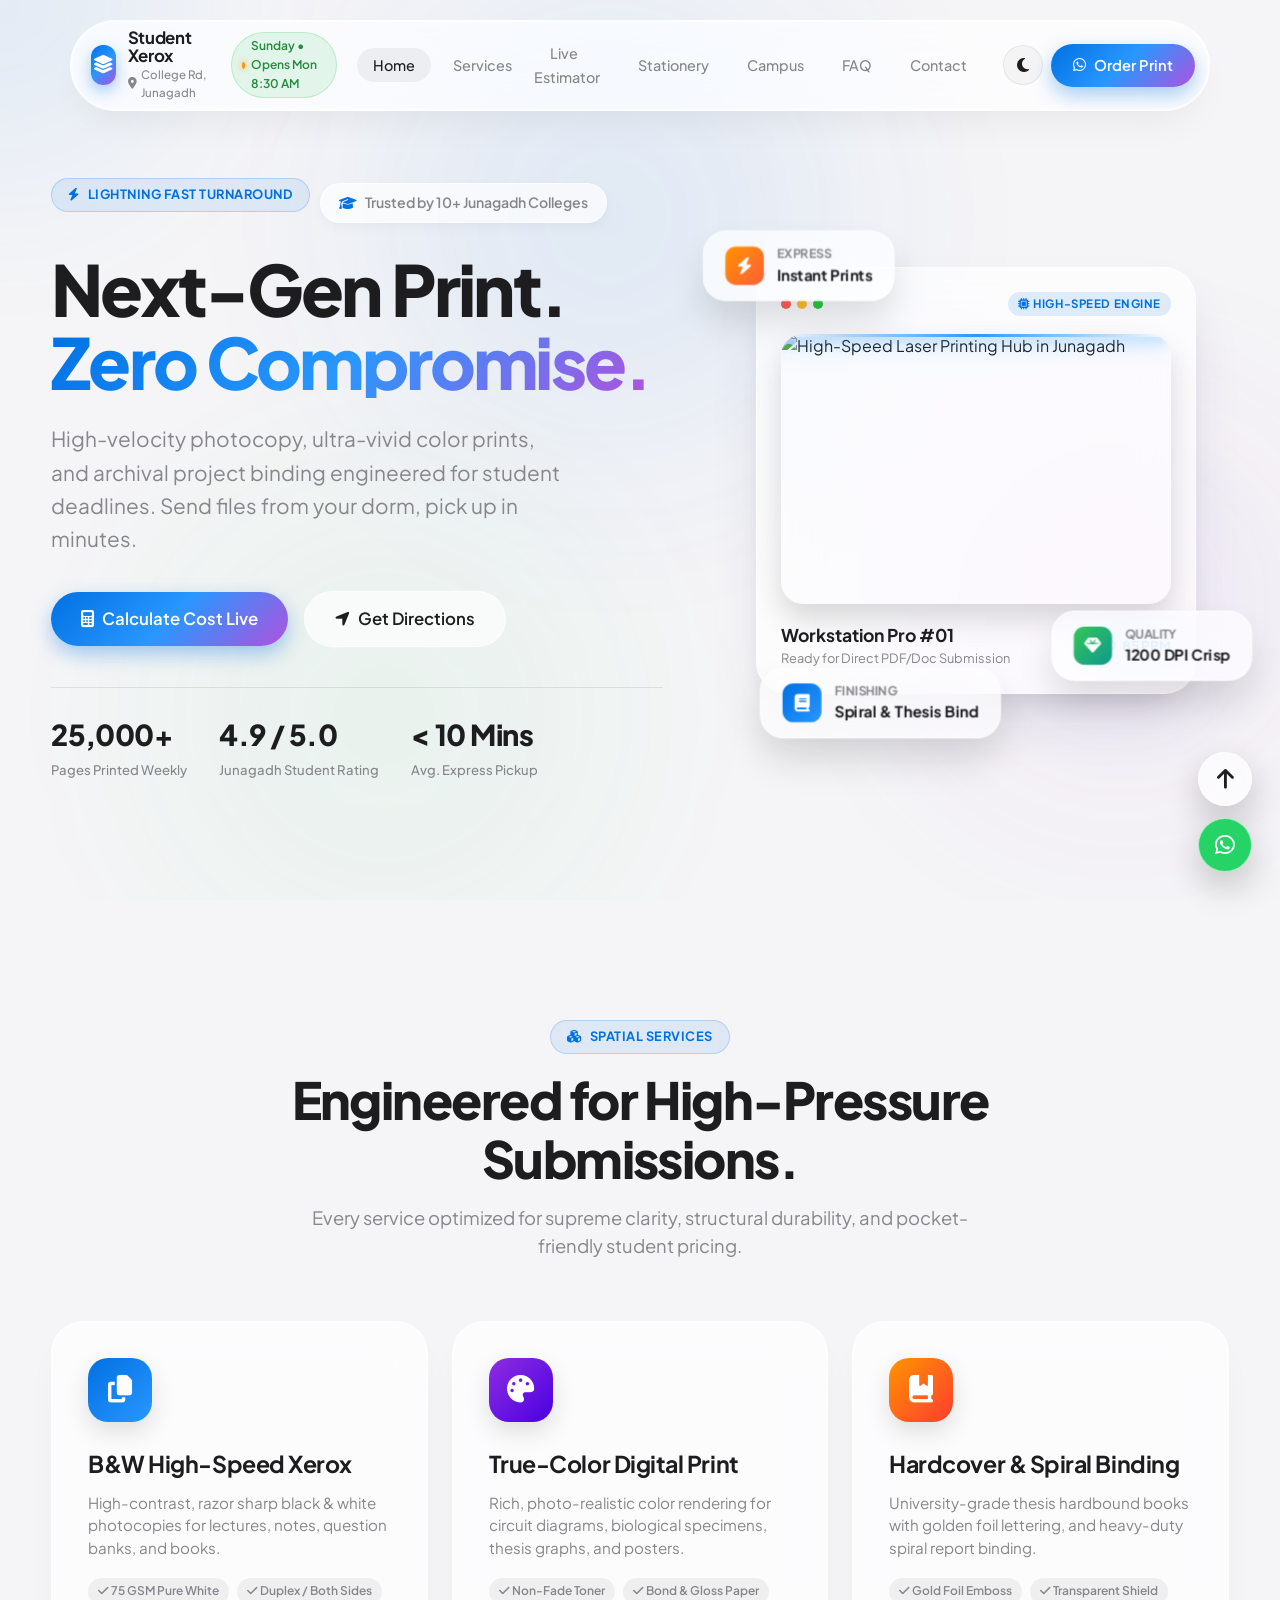
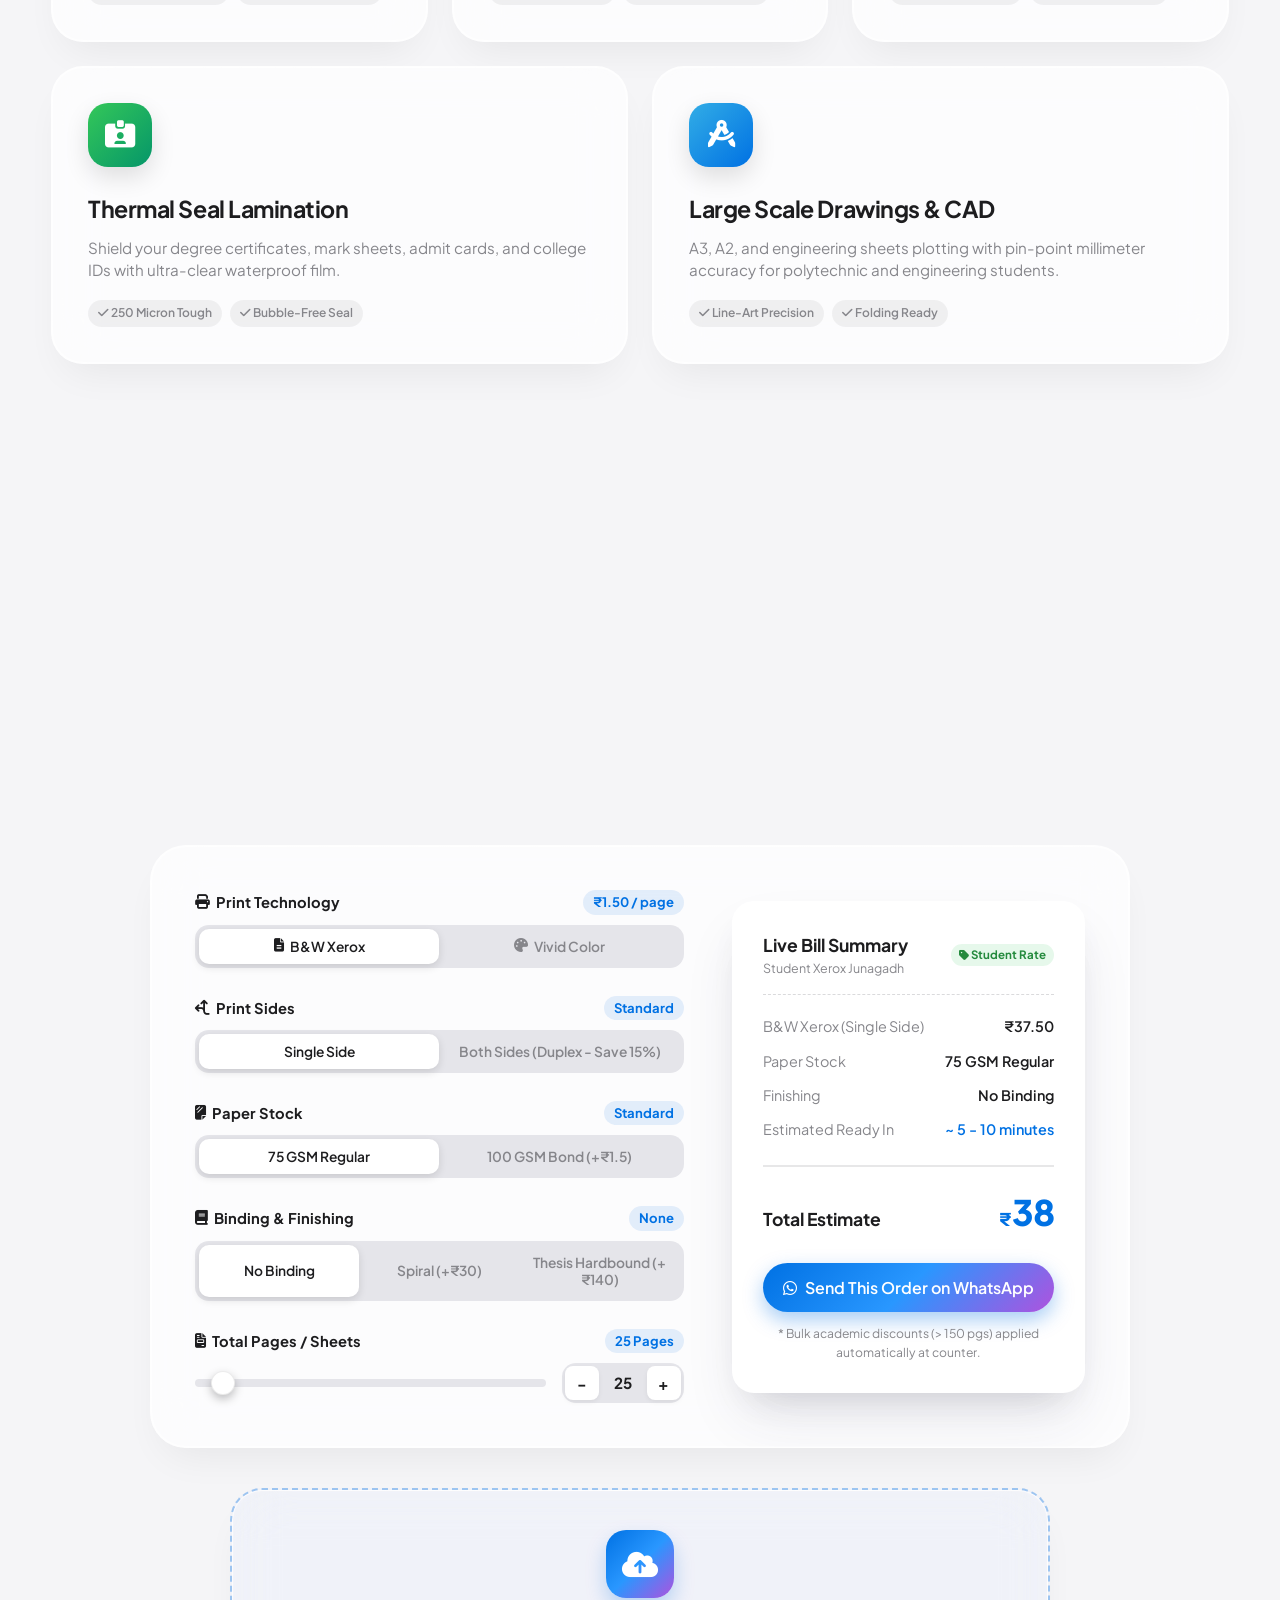
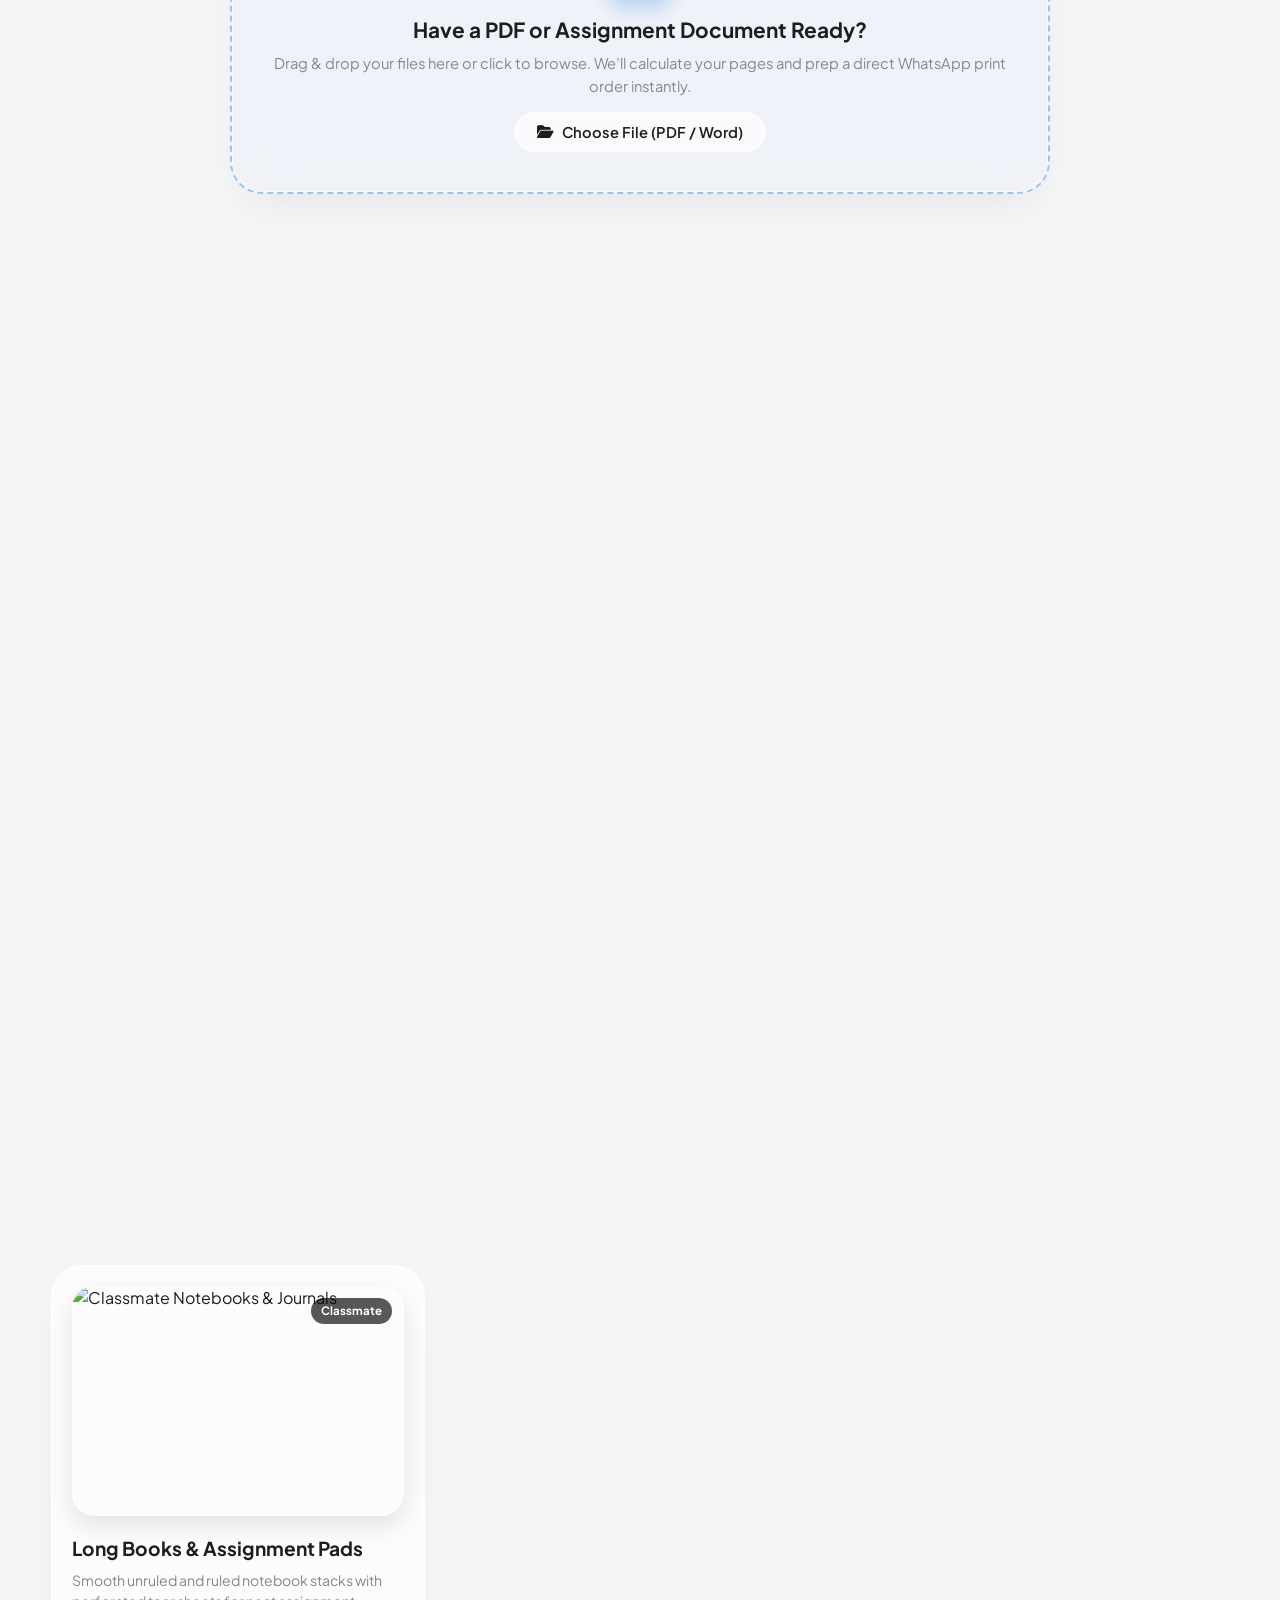
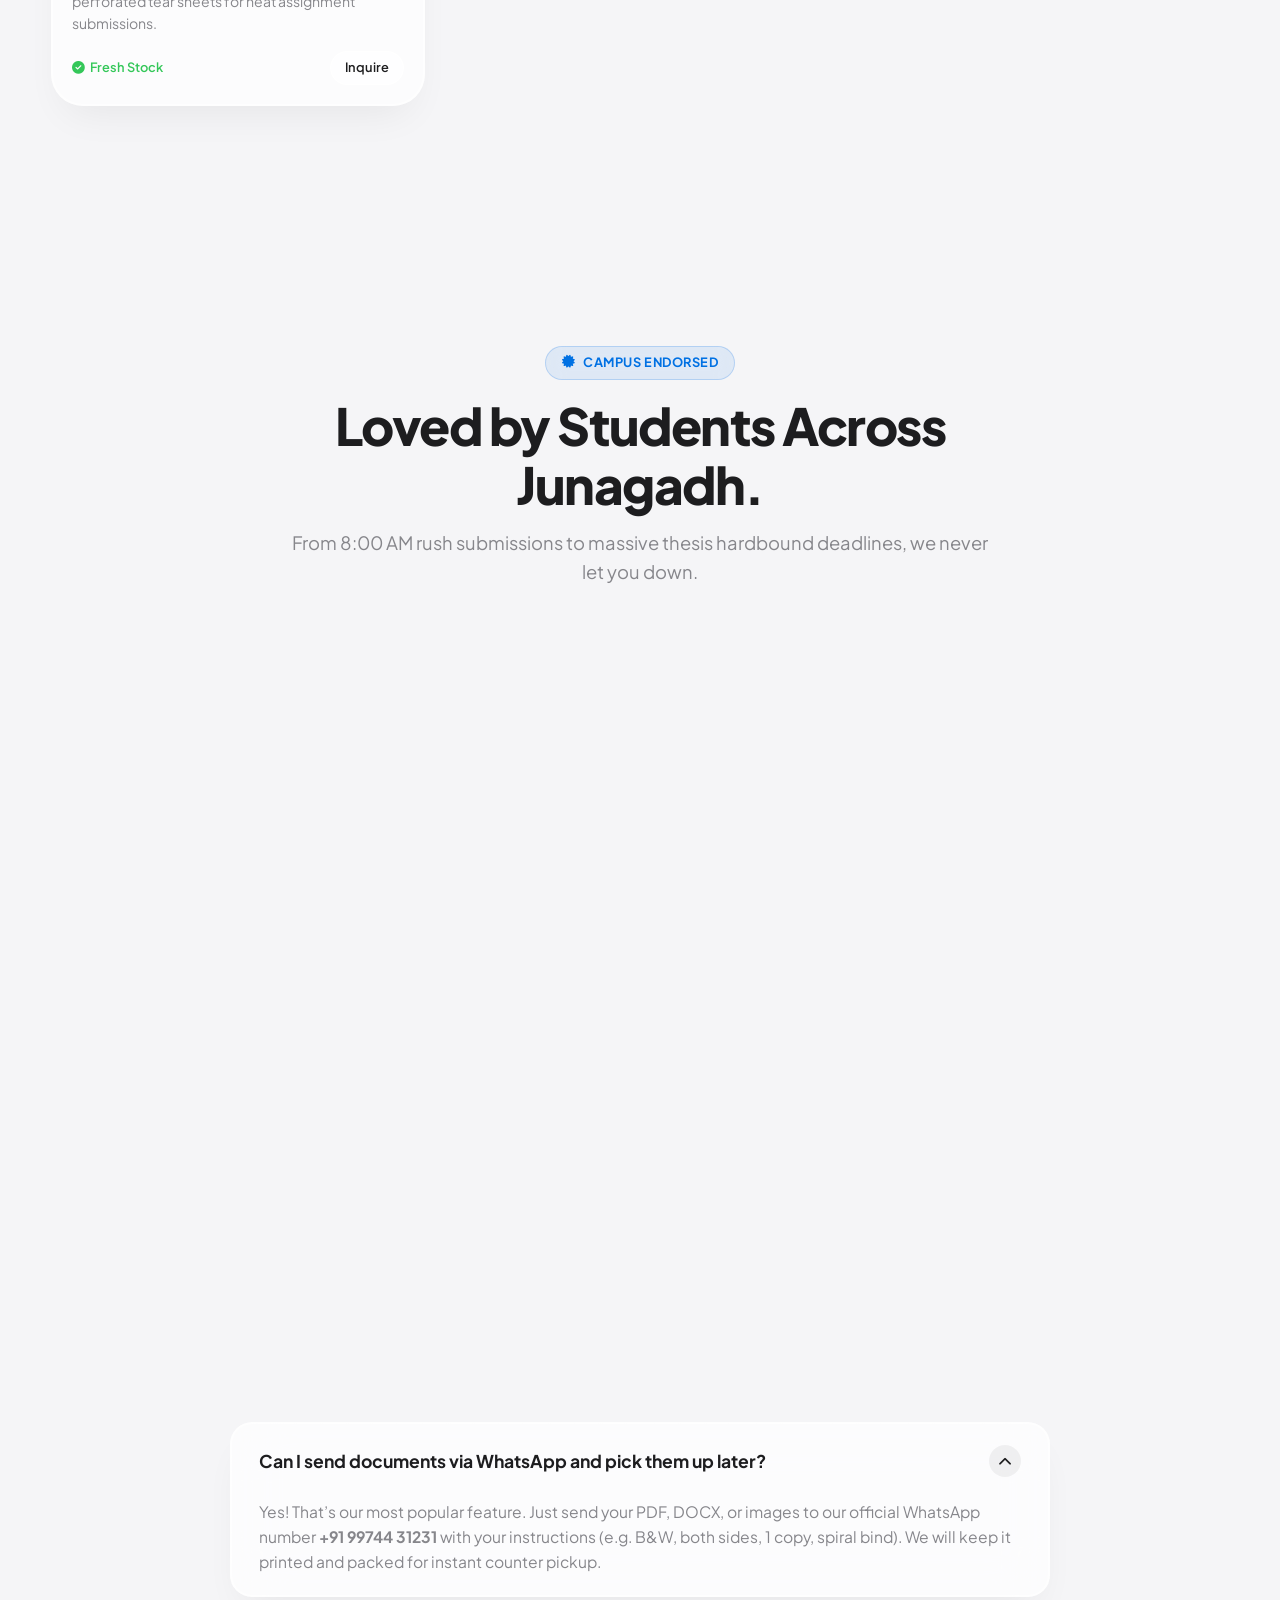
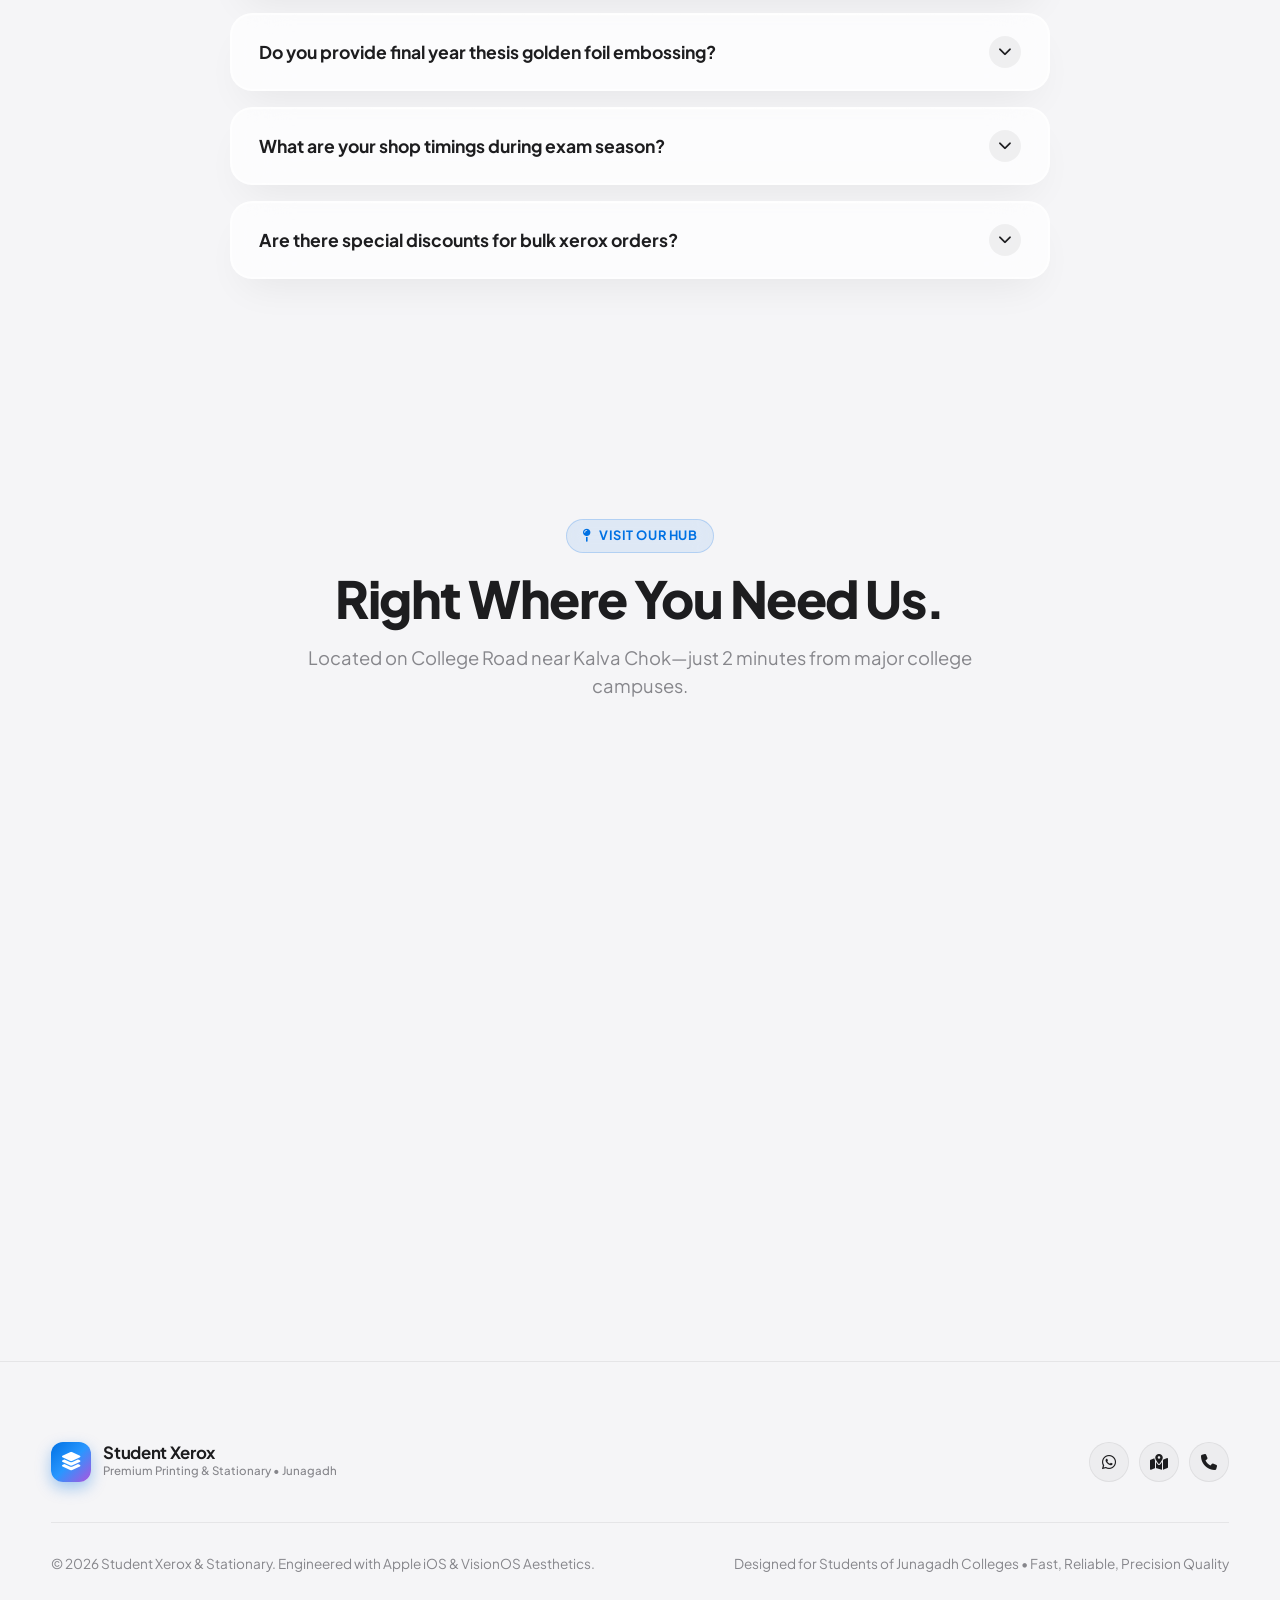
==== commit ce5b2a7d: "Add Google site verification meta tag Added Google site verification meta tag for SEO." ====
--- a/index.html
+++ b/index.html
@@ -5,6 +5,7 @@
     <meta name="viewport" content="width=device-width, initial-scale=1.0">
     <title>Student Xerox & Stationary | Premium iOS 3D Experience | Junagadh</title>
     <meta name="description" content="Junagadh's most modern Xerox, Color Printing, Thesis Binding & Stationery hub. Calculate prices live, upload PDFs via WhatsApp, and get instant prints.">
+    <meta name="google-site-verification" content="google556349c38dfaa43b.html" />
 
     <!-- Google Fonts: Plus Jakarta Sans & SF Pro Look -->
     <link rel="preconnect" href="https://fonts.googleapis.com">
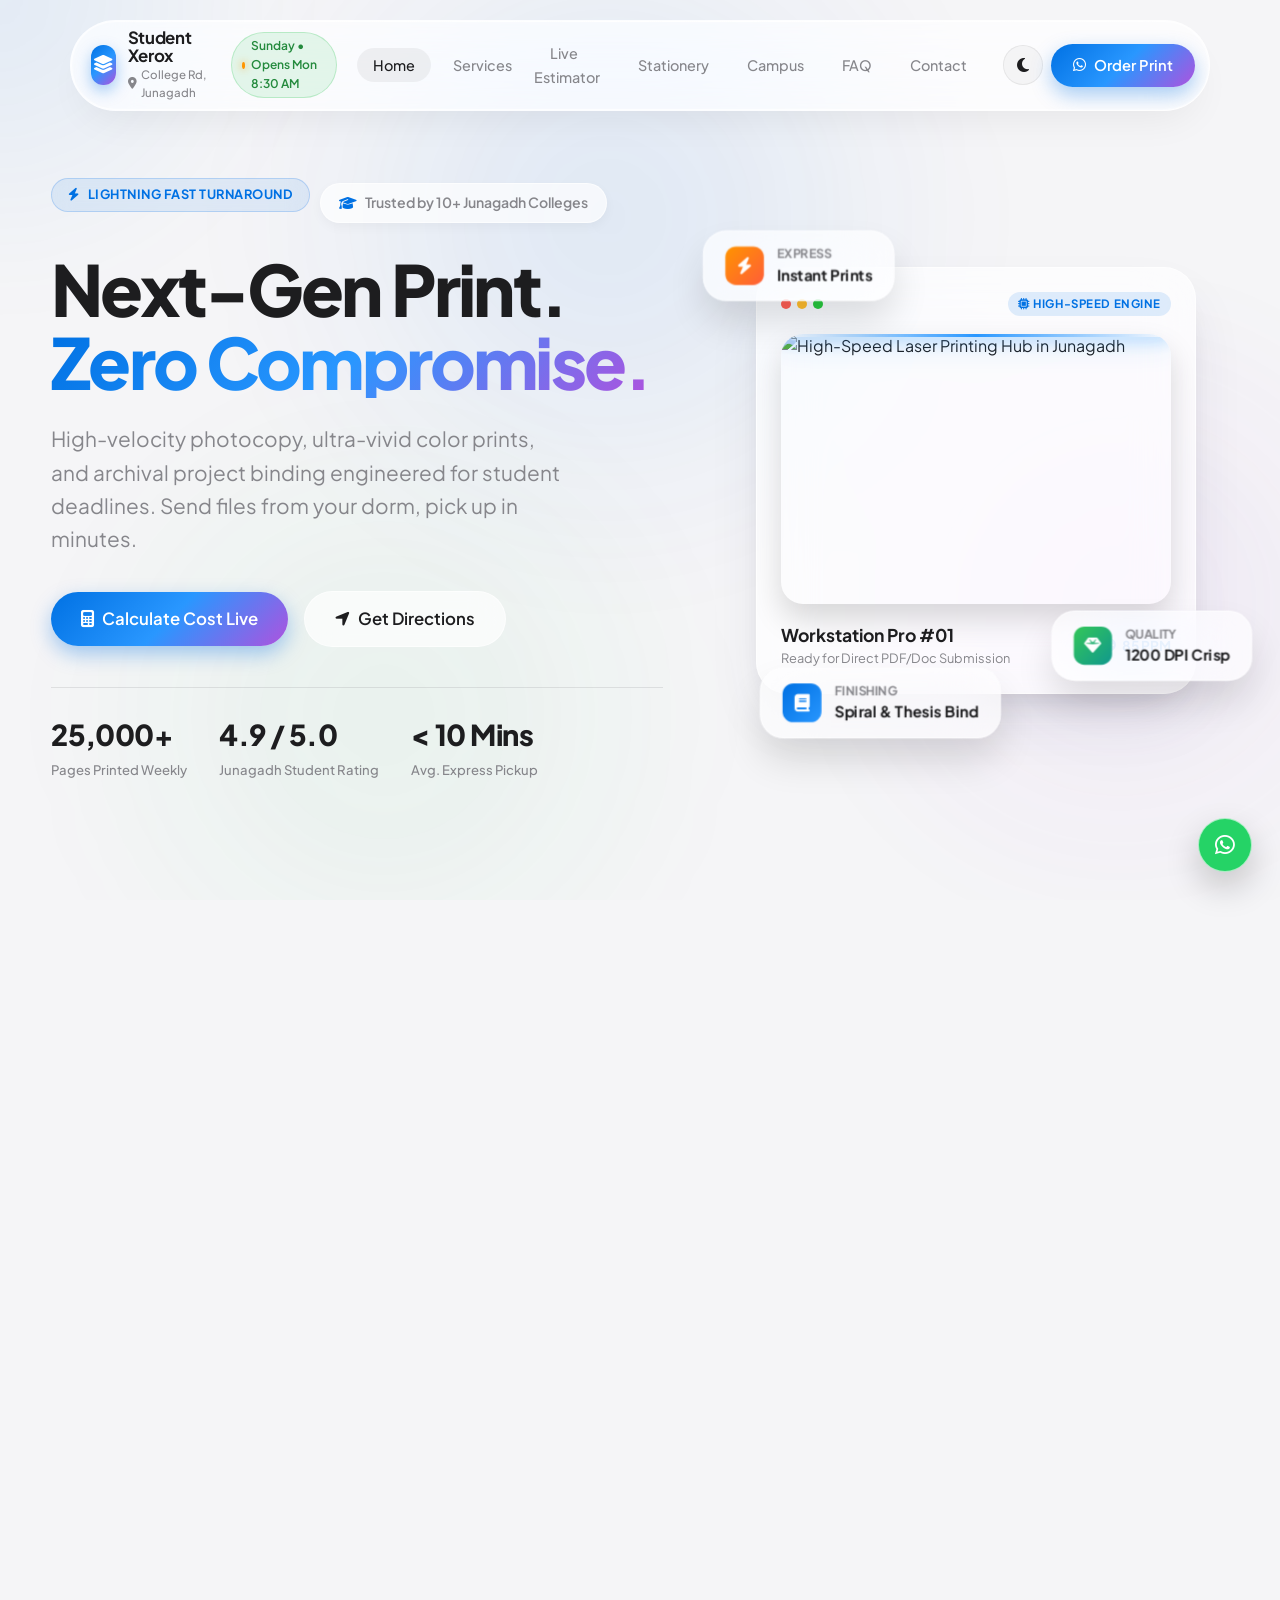
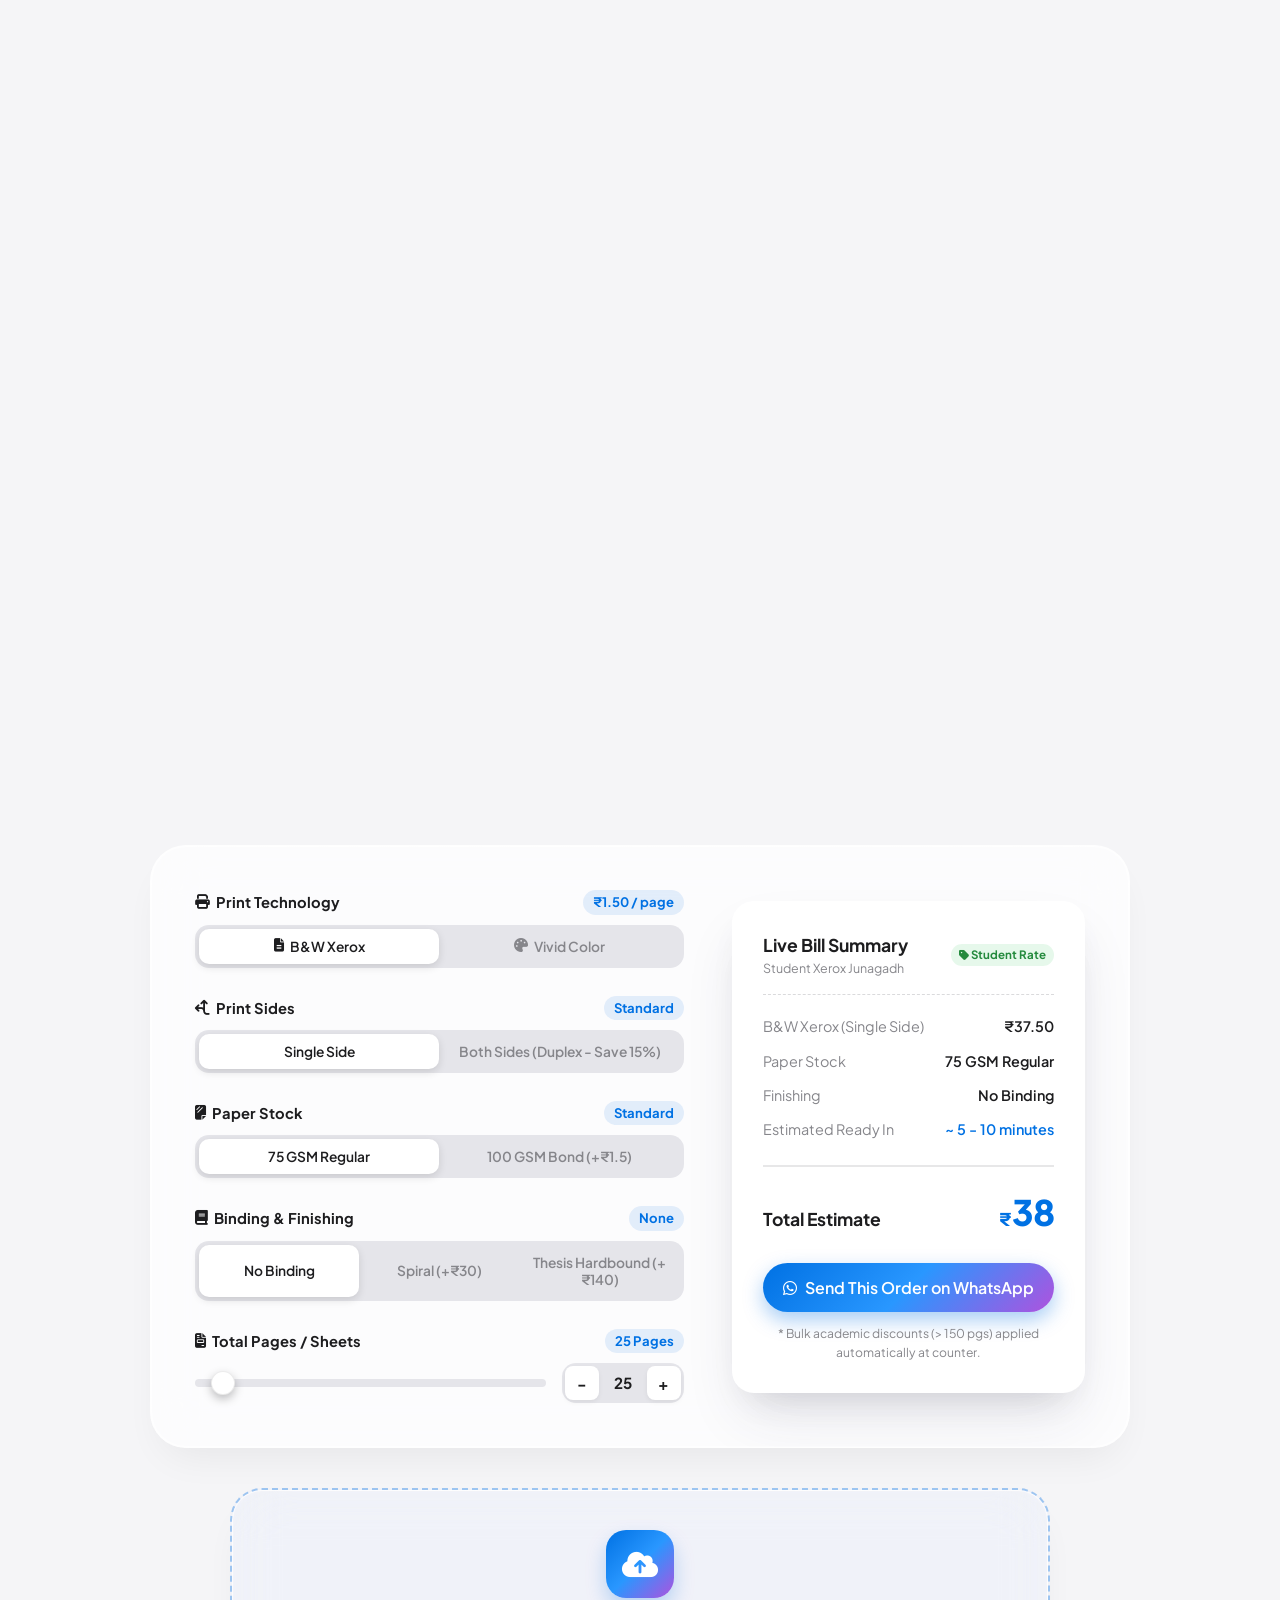
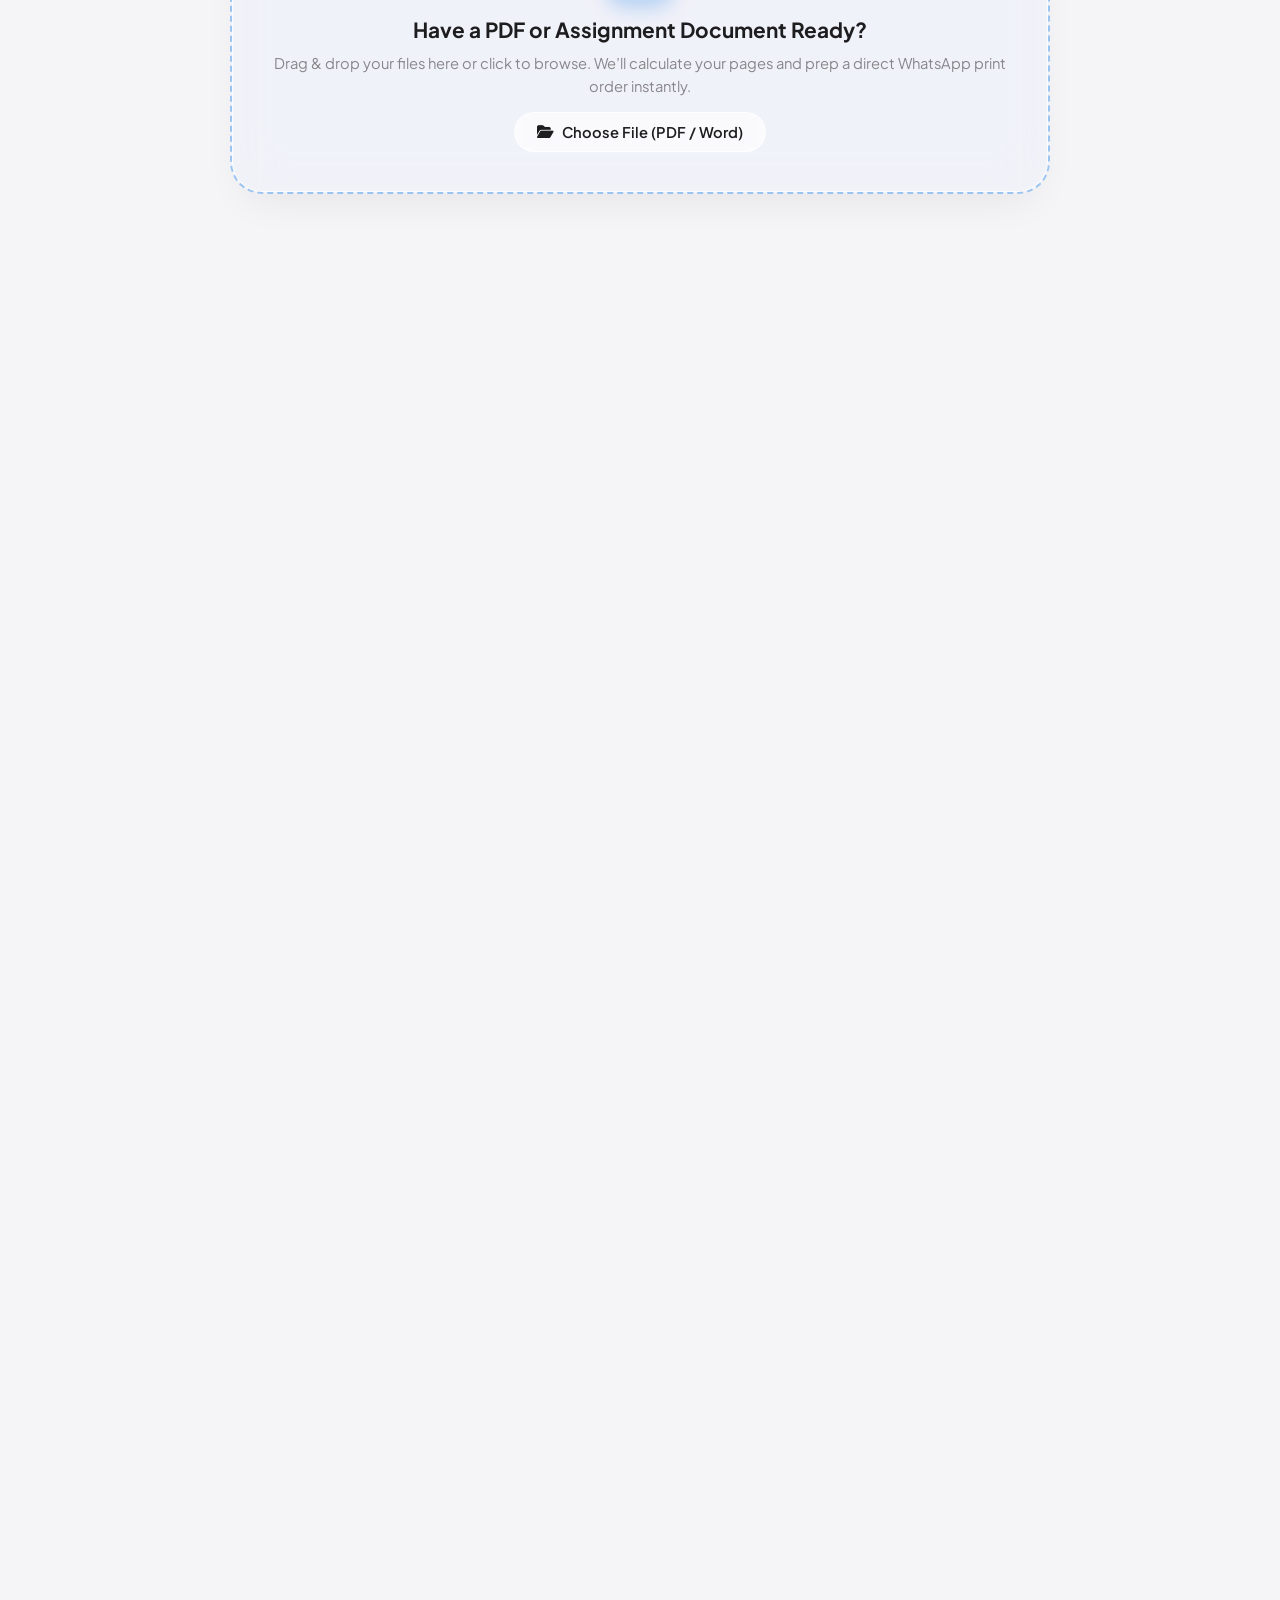
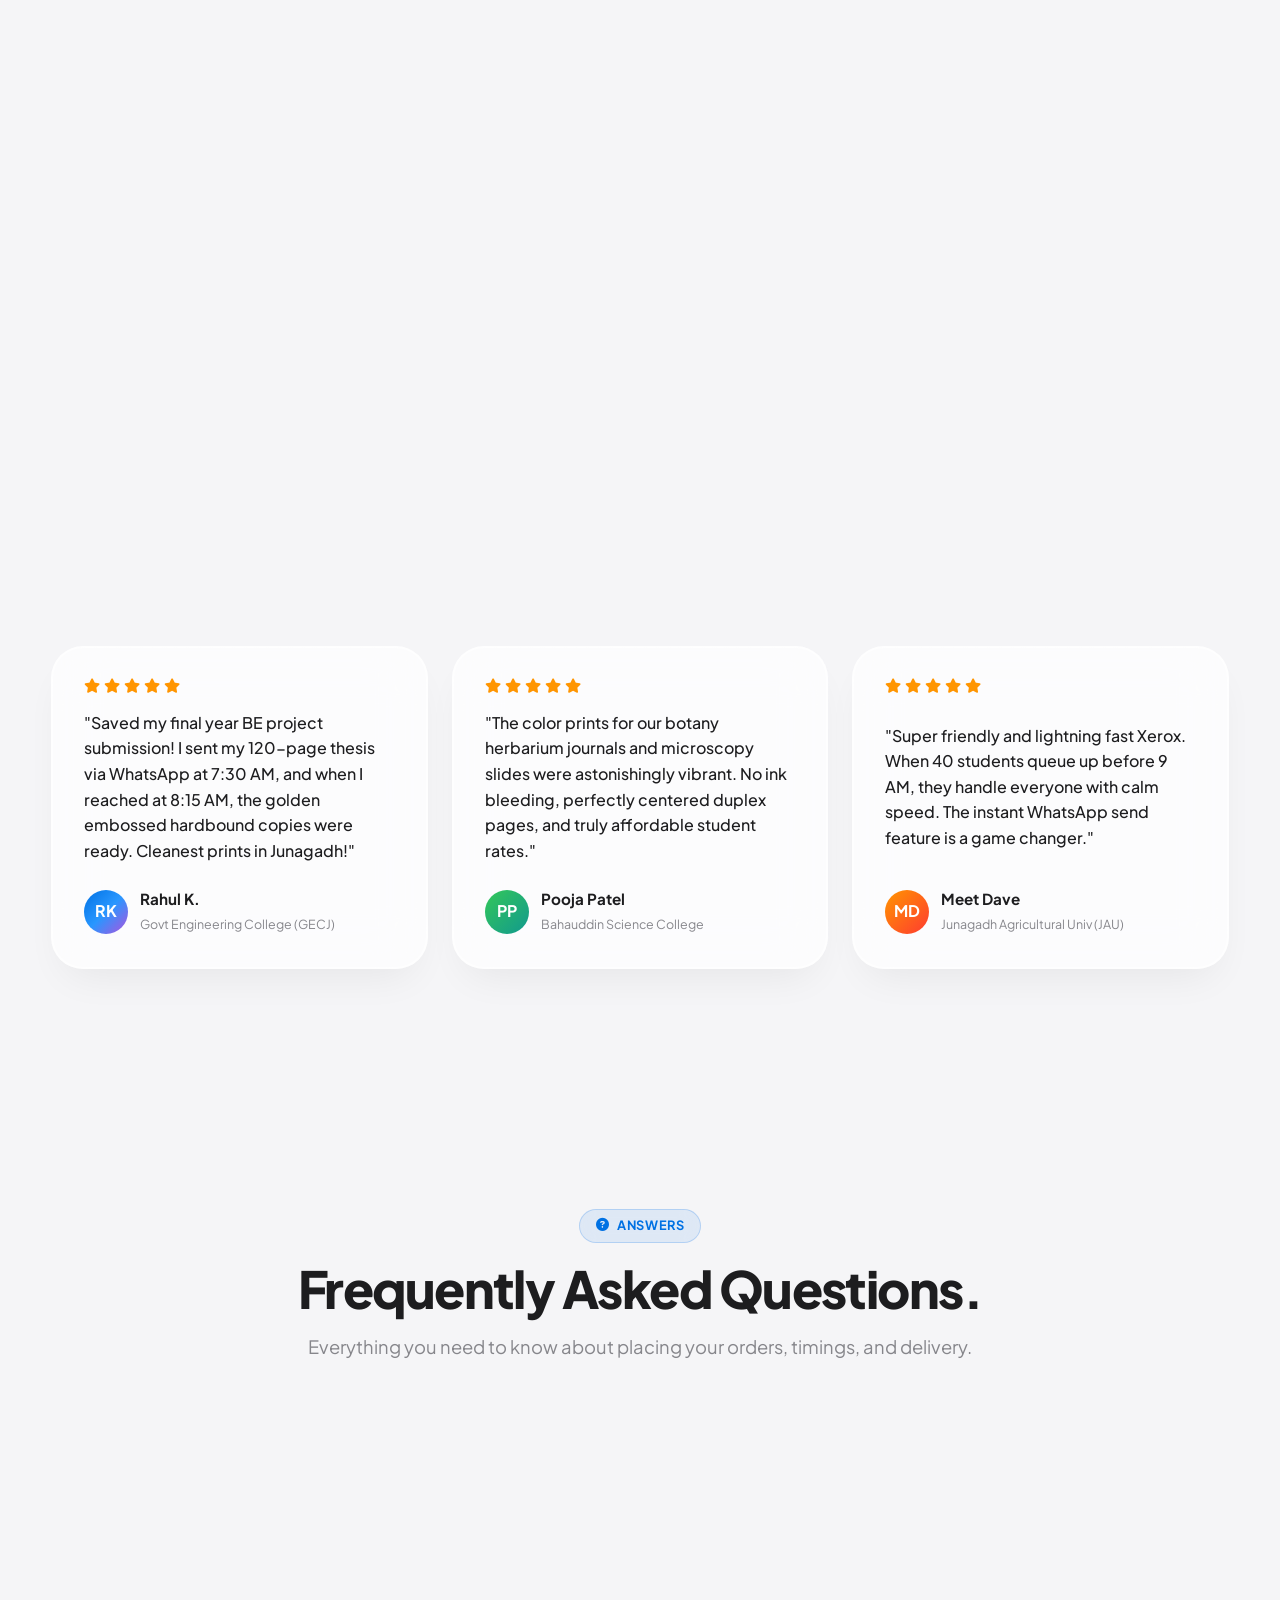
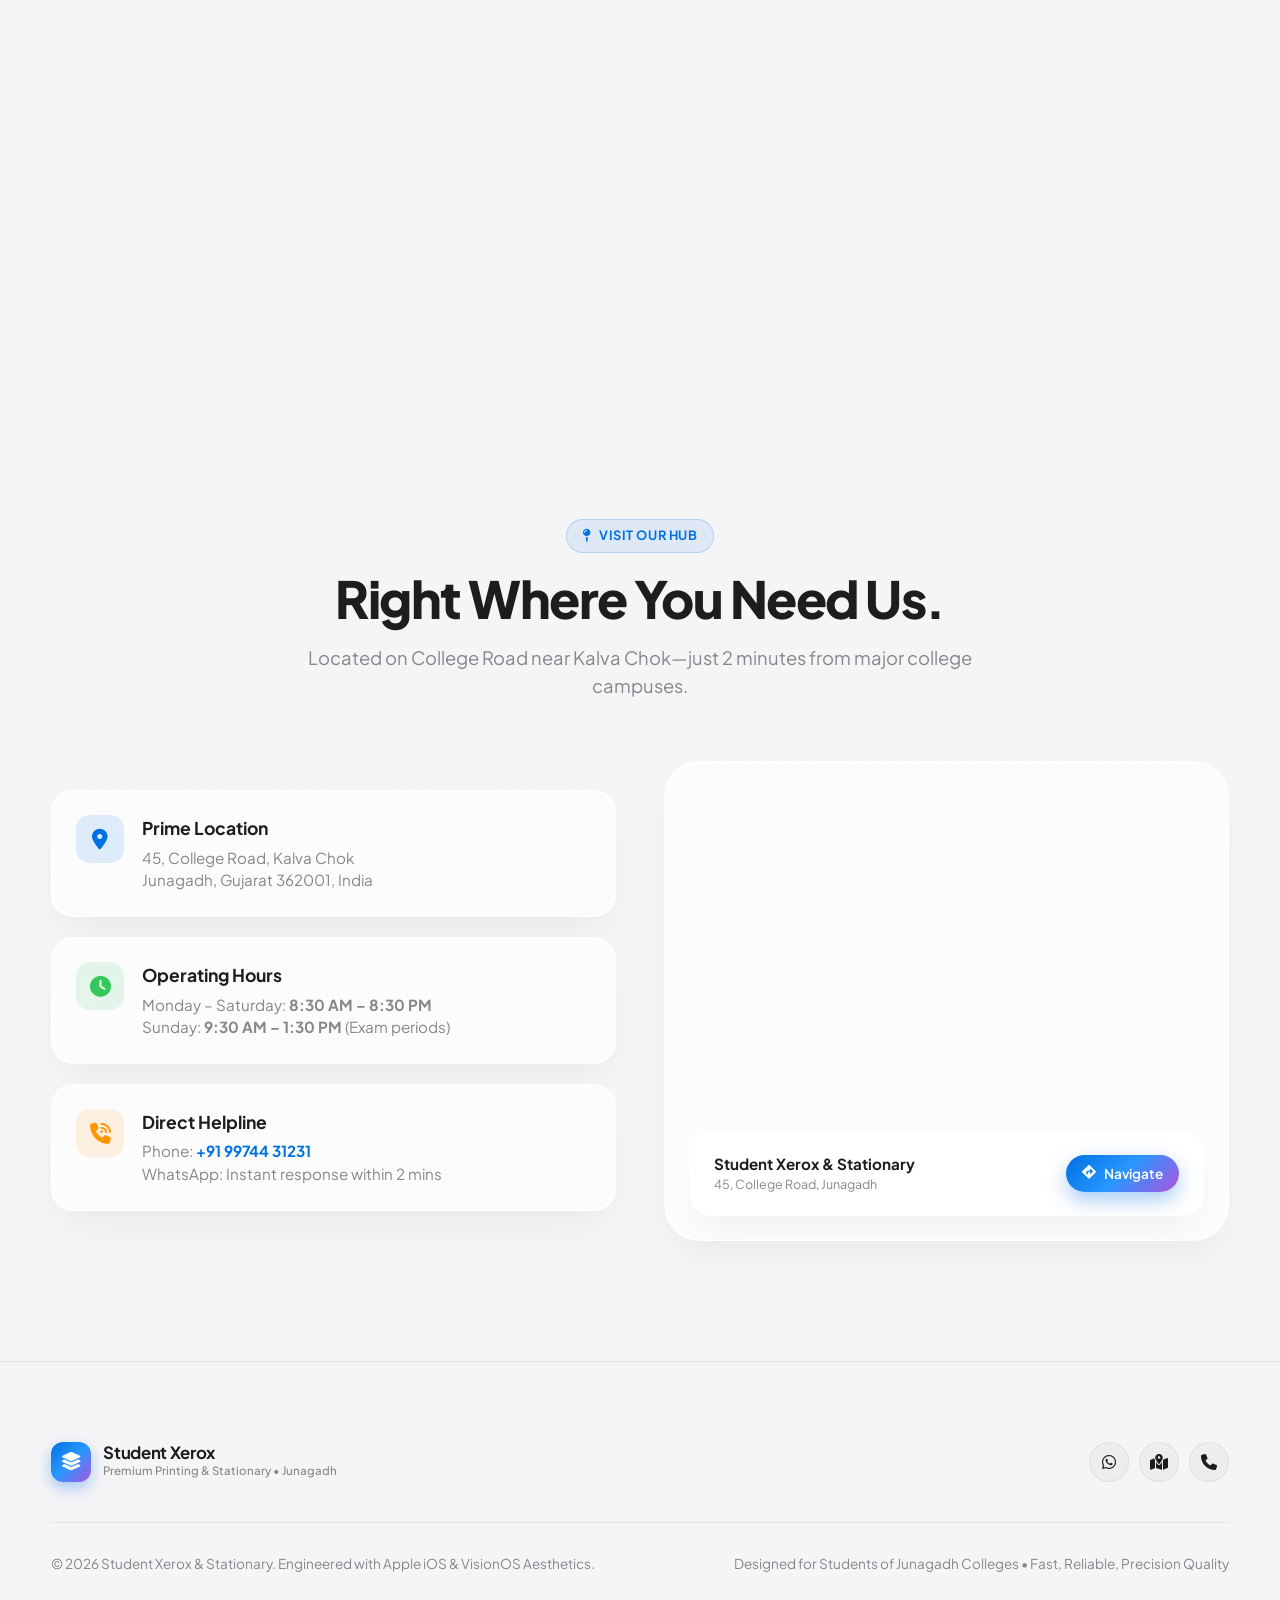
==== commit 8db0ffb5: "Update index.html" ====
--- a/index.html
+++ b/index.html
@@ -5,7 +5,7 @@
     <meta name="viewport" content="width=device-width, initial-scale=1.0">
     <title>Student Xerox & Stationary | Premium iOS 3D Experience | Junagadh</title>
     <meta name="description" content="Junagadh's most modern Xerox, Color Printing, Thesis Binding & Stationery hub. Calculate prices live, upload PDFs via WhatsApp, and get instant prints.">
-    <meta name="google-site-verification" content="google556349c38dfaa43b.html" />
+    <meta name="google-site-verification" content="z6LcbKpMcsD872CH1yUPvljMBGvEmzh4W6Hm6PsP_Vg" />
 
     <!-- Google Fonts: Plus Jakarta Sans & SF Pro Look -->
     <link rel="preconnect" href="https://fonts.googleapis.com">
